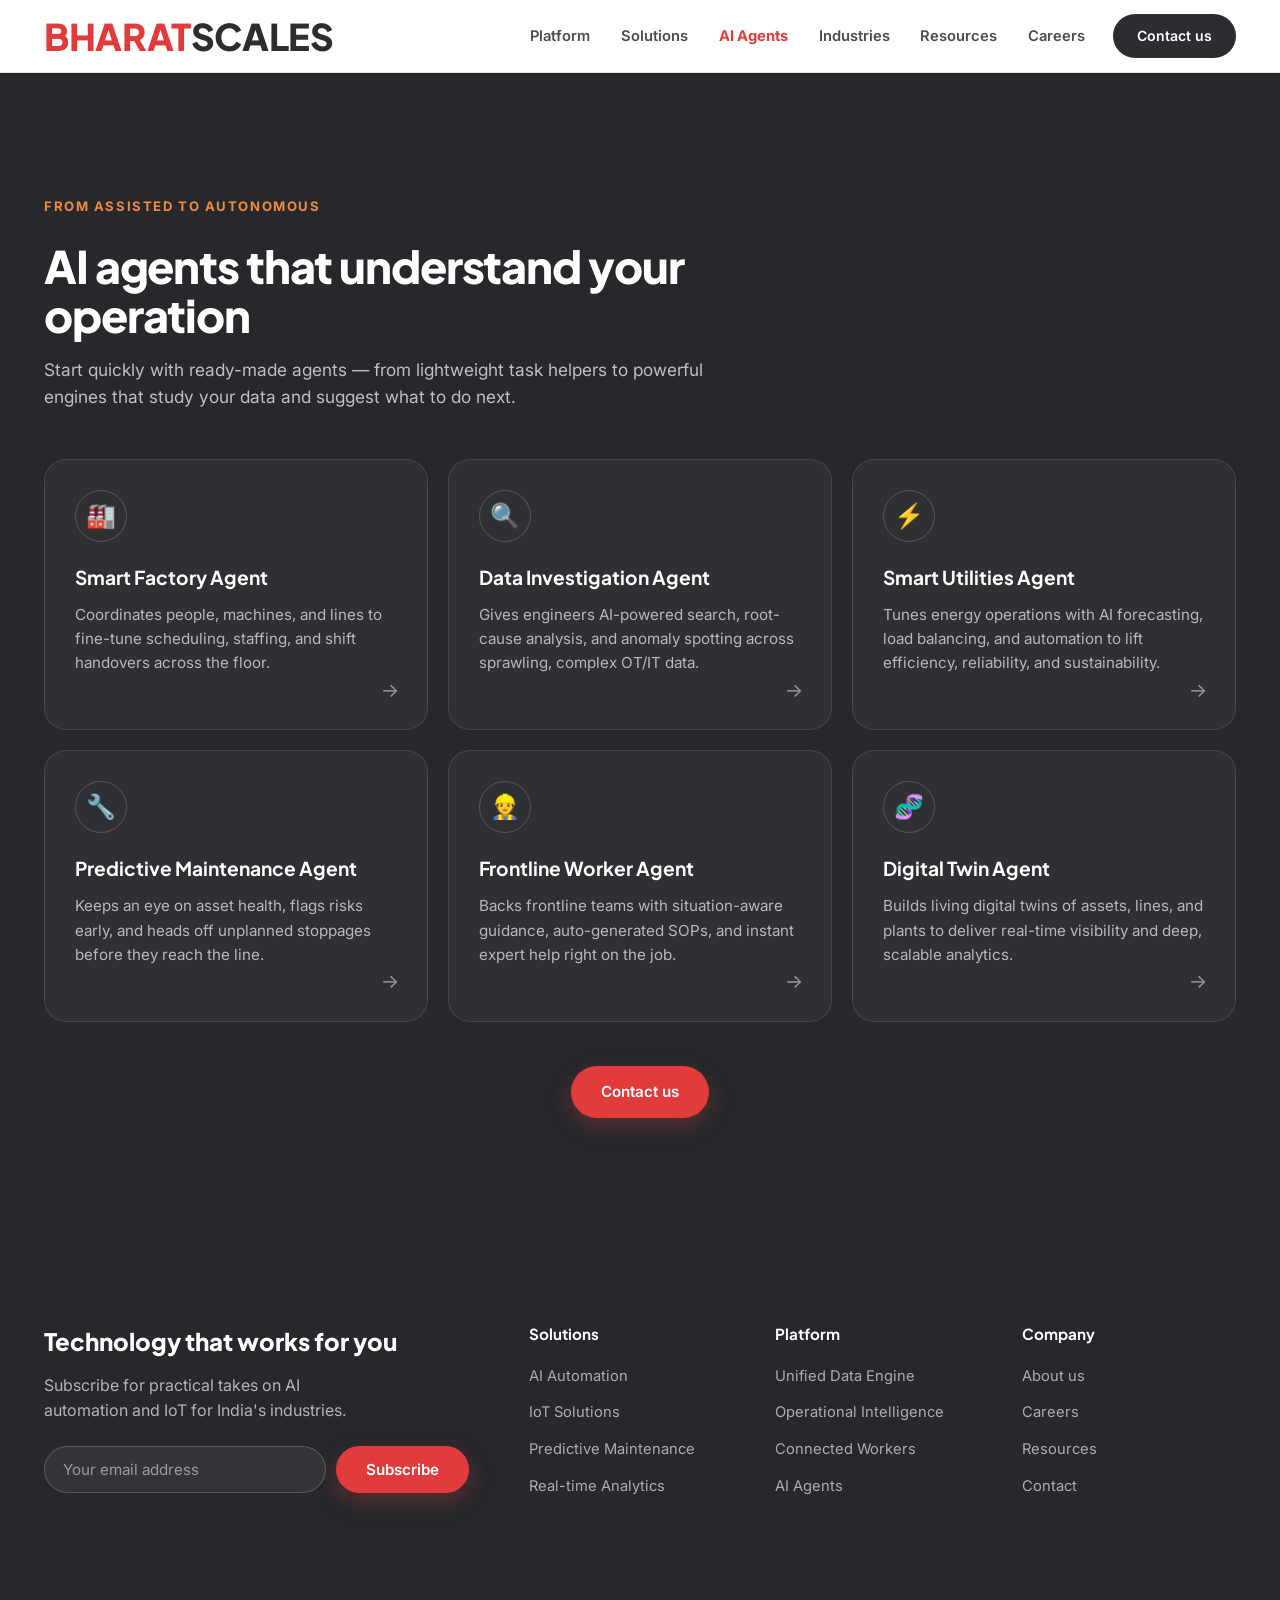
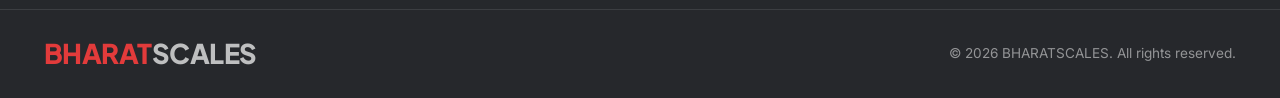
==== agents.html @ 03545d07 "init" ====
<!DOCTYPE html>
<html lang="en">
<head>
  <meta charset="UTF-8">
  <meta name="viewport" content="width=device-width, initial-scale=1.0">
  <meta name="description" content="BHARATSCALES AI agents — from assisted to autonomous agents that understand your operation.">
  <title>AI Agents | BHARATSCALES</title>
  <link rel="preconnect" href="https://fonts.googleapis.com">
  <link rel="preconnect" href="https://fonts.gstatic.com" crossorigin>
  <link href="https://fonts.googleapis.com/css2?family=Inter:wght@400;500;600;700&family=Plus+Jakarta+Sans:wght@500;600;700;800&display=swap" rel="stylesheet">
  <link rel="stylesheet" href="styles.css">
</head>
<body>
  <nav class="navbar scrolled" id="navbar">
    <div class="container nav-container">
      <a href="index.html#home" class="header-brand">
        <span class="header-brand-primary">
          <span class="brand-word brand-word--blue">BHARAT</span><span class="brand-word brand-word--grey">SCALES</span>
        </span>
      </a>
      <button class="nav-toggle" id="navToggle" aria-label="Toggle navigation">
        <span></span>
        <span></span>
        <span></span>
      </button>
      <div class="nav-menu" id="navMenu">
        <ul class="nav-links" id="navLinks">
          <li><a href="platform.html">Platform</a></li>
          <li><a href="solutions.html">Solutions</a></li>
          <li><a href="agents.html" class="active">AI Agents</a></li>
          <li><a href="industries.html">Industries</a></li>
          <li><a href="resources.html">Resources</a></li>
          <li><a href="index.html#careers">Careers</a></li>
        </ul>
        <a href="index.html#contact" class="nav-enquiry-btn">Contact us</a>
      </div>
    </div>
  </nav>

  <main>
    <!-- AI Agents -->
    <section class="agents" id="agents">
      <div class="container">
        <div class="agents-head">
          <span class="trust-eyebrow">From assisted to autonomous</span>
          <h2 class="agents-title">AI agents that understand your operation</h2>
          <p class="agents-sub">Start quickly with ready-made agents — from lightweight task helpers to powerful engines that study your data and suggest what to do next.</p>
        </div>
        <div class="agents-grid">
          <article class="agent-card">
            <div class="agent-icon">🏭</div>
            <h3>Smart Factory Agent</h3>
            <p>Coordinates people, machines, and lines to fine-tune scheduling, staffing, and shift handovers across the floor.</p>
            <span class="agent-arrow">→</span>
          </article>
          <article class="agent-card">
            <div class="agent-icon">🔍</div>
            <h3>Data Investigation Agent</h3>
            <p>Gives engineers AI-powered search, root-cause analysis, and anomaly spotting across sprawling, complex OT/IT data.</p>
            <span class="agent-arrow">→</span>
          </article>
          <article class="agent-card">
            <div class="agent-icon">⚡</div>
            <h3>Smart Utilities Agent</h3>
            <p>Tunes energy operations with AI forecasting, load balancing, and automation to lift efficiency, reliability, and sustainability.</p>
            <span class="agent-arrow">→</span>
          </article>
          <article class="agent-card">
            <div class="agent-icon">🔧</div>
            <h3>Predictive Maintenance Agent</h3>
            <p>Keeps an eye on asset health, flags risks early, and heads off unplanned stoppages before they reach the line.</p>
            <span class="agent-arrow">→</span>
          </article>
          <article class="agent-card">
            <div class="agent-icon">👷</div>
            <h3>Frontline Worker Agent</h3>
            <p>Backs frontline teams with situation-aware guidance, auto-generated SOPs, and instant expert help right on the job.</p>
            <span class="agent-arrow">→</span>
          </article>
          <article class="agent-card">
            <div class="agent-icon">🧬</div>
            <h3>Digital Twin Agent</h3>
            <p>Builds living digital twins of assets, lines, and plants to deliver real-time visibility and deep, scalable analytics.</p>
            <span class="agent-arrow">→</span>
          </article>
        </div>
        <div class="agents-cta">
          <a href="index.html#contact" class="btn btn-primary">Contact us</a>
        </div>
      </div>
    </section>
  </main>

  <footer class="footer">
    <div class="container footer-top">
      <div class="footer-subscribe">
        <h3>Technology that works for you</h3>
        <p>Subscribe for practical takes on AI automation and IoT for India's industries.</p>
        <form class="subscribe-form" id="subscribeForm">
          <input type="email" placeholder="Your email address" aria-label="Email address" required>
          <button type="submit" class="btn btn-primary">Subscribe</button>
        </form>
        <p class="subscribe-note" id="subscribeNote"></p>
      </div>
      <div class="footer-cols">
        <div class="footer-links">
          <h4>Solutions</h4>
          <ul>
            <li><a href="solutions.html">AI Automation</a></li>
            <li><a href="solutions.html">IoT Solutions</a></li>
            <li><a href="solutions.html">Predictive Maintenance</a></li>
            <li><a href="solutions.html">Real-time Analytics</a></li>
          </ul>
        </div>
        <div class="footer-links">
          <h4>Platform</h4>
          <ul>
            <li><a href="platform.html">Unified Data Engine</a></li>
            <li><a href="platform.html">Operational Intelligence</a></li>
            <li><a href="platform.html">Connected Workers</a></li>
            <li><a href="agents.html">AI Agents</a></li>
          </ul>
        </div>
        <div class="footer-links">
          <h4>Company</h4>
          <ul>
            <li><a href="index.html#home">About us</a></li>
            <li><a href="index.html#careers">Careers</a></li>
            <li><a href="resources.html">Resources</a></li>
            <li><a href="index.html#contact">Contact</a></li>
          </ul>
        </div>
      </div>
    </div>
    <div class="footer-bottom">
      <div class="container footer-bottom-inner">
        <a href="index.html#home" class="footer-brand">
          <span class="brand-word brand-word--blue">BHARAT</span><span class="brand-word brand-word--grey">SCALES</span>
        </a>
        <p>&copy; 2026 BHARATSCALES. All rights reserved.</p>
      </div>
    </div>
  </footer>

  <script src="script.js"></script>
</body>
</html>
---- styles.css ----
/* ============================================
   BHARATSCALES — SymphonyAI-inspired UI
   ============================================ */

:root {
  --color-primary: #e23b3b;
  --color-primary-dark: #c42d2d;
  --color-accent: #e23b3b;
  --color-saffron: #f08a3c;
  --color-green: #138808;

  --color-ink: #2b2d31;
  --color-ink-soft: #4a4d54;
  --color-muted: #82868f;
  --color-line: #eae6e1;

  --color-bg: #ffffff;
  --color-bg-soft: #faf8f5;
  --color-bg-tint: #fbeeed;
  --color-dark: #26282c;

  --font-body: 'Inter', -apple-system, BlinkMacSystemFont, sans-serif;
  --font-heading: 'Plus Jakarta Sans', 'Inter', sans-serif;

  --radius: 14px;
  --radius-lg: 22px;
  --radius-pill: 999px;
  --shadow-sm: 0 2px 10px rgba(13, 23, 50, 0.06);
  --shadow: 0 14px 40px rgba(13, 23, 50, 0.10);
  --transition: 0.3s cubic-bezier(0.4, 0, 0.2, 1);
}

*, *::before, *::after {
  box-sizing: border-box;
  margin: 0;
  padding: 0;
}

html {
  scroll-behavior: smooth;
}

body {
  font-family: var(--font-body);
  background: var(--color-bg);
  color: var(--color-ink);
  line-height: 1.6;
  overflow-x: hidden;
  -webkit-font-smoothing: antialiased;
}

.container {
  max-width: 1240px;
  margin: 0 auto;
  padding: 0 24px;
}

a { color: inherit; }

/* ---- Top announcement bar ---- */
.topbar {
  background: var(--color-dark);
  color: #fff;
  font-size: 0.85rem;
}

.topbar-inner {
  display: flex;
  align-items: center;
  gap: 14px;
  min-height: 44px;
  flex-wrap: wrap;
}

.topbar-tag {
  background: rgba(240, 138, 60, 0.18);
  color: var(--color-saffron);
  padding: 3px 10px;
  border-radius: var(--radius-pill);
  font-weight: 600;
  font-size: 0.72rem;
  letter-spacing: 0.04em;
  text-transform: uppercase;
}

.topbar-text { color: rgba(255, 255, 255, 0.8); }

.topbar-link {
  margin-left: auto;
  text-decoration: none;
  font-weight: 600;
  color: #fff;
  white-space: nowrap;
}

.topbar-link:hover { color: var(--color-saffron); }

/* ---- Navigation ---- */
.navbar {
  position: sticky;
  top: 0;
  z-index: 1000;
  background: rgba(255, 255, 255, 0.85);
  backdrop-filter: blur(14px);
  border-bottom: 1px solid var(--color-line);
  transition: var(--transition);
}

.navbar.scrolled {
  box-shadow: var(--shadow-sm);
}

.nav-container {
  display: flex;
  align-items: center;
  justify-content: space-between;
  gap: 24px;
  min-height: 72px;
}

.header-brand {
  display: flex;
  align-items: center;
  text-decoration: none;
  flex-shrink: 0;
}

.brand-logo {
  height: 46px;
  width: auto;
  display: block;
}

.brand-logo--footer {
  height: 52px;
  border-radius: 10px;
}

.header-brand-primary {
  display: flex;
  align-items: baseline;
  font-family: var(--font-heading);
  font-size: 2.3rem;
  font-weight: 800;
  letter-spacing: -0.01em;
  line-height: 1;
  white-space: nowrap;
}

.brand-word--blue { color: var(--color-primary); font-weight: 800; }
.brand-word--grey { color: var(--color-ink); font-weight: 800; }

.nav-menu {
  display: flex;
  align-items: center;
  gap: 28px;
  margin-left: auto;
}

.nav-links {
  display: flex;
  align-items: center;
  gap: clamp(18px, 2.4vw, 36px);
  list-style: none;
}

.nav-links a {
  color: var(--color-ink-soft);
  text-decoration: none;
  font-size: 0.92rem;
  font-weight: 600;
  white-space: nowrap;
  transition: color var(--transition);
}

.nav-links a:hover { color: var(--color-primary); }

.nav-enquiry-btn {
  display: inline-flex;
  align-items: center;
  justify-content: center;
  padding: 11px 24px;
  background: var(--color-ink);
  color: #fff;
  font-size: 0.88rem;
  font-weight: 600;
  text-decoration: none;
  border-radius: var(--radius-pill);
  flex-shrink: 0;
  transition: var(--transition);
}

.nav-enquiry-btn:hover {
  background: var(--color-primary);
  transform: translateY(-1px);
}

.nav-toggle {
  display: none;
  flex-direction: column;
  gap: 5px;
  background: none;
  border: none;
  cursor: pointer;
  padding: 4px;
  z-index: 1001;
}

.nav-toggle span {
  display: block;
  width: 24px;
  height: 2px;
  background: var(--color-ink);
  transition: var(--transition);
}

/* ---- Buttons ---- */
.btn {
  display: inline-flex;
  align-items: center;
  justify-content: center;
  padding: 14px 30px;
  border-radius: var(--radius-pill);
  font-size: 0.95rem;
  font-weight: 600;
  text-decoration: none;
  border: none;
  cursor: pointer;
  transition: var(--transition);
  font-family: var(--font-body);
}

.btn-primary {
  background: var(--color-primary);
  color: #fff;
  box-shadow: 0 8px 22px rgba(226, 59, 59, 0.28);
}

.btn-primary:hover {
  background: var(--color-primary-dark);
  transform: translateY(-2px);
}

.btn-ghost {
  background: transparent;
  color: var(--color-ink);
  border: 1px solid var(--color-line);
}

.btn-ghost:hover { border-color: var(--color-ink); }

.btn-light {
  background: #fff;
  color: var(--color-ink);
}

.btn-light:hover { transform: translateY(-2px); }

.btn-full { width: 100%; }

/* ---- Hero ---- */
.hero {
  position: relative;
  padding: clamp(80px, 12vw, 150px) 0 0;
  overflow: hidden;
  background: linear-gradient(180deg, var(--color-bg-tint) 0%, #fff 75%);
}

.hero-bg {
  position: absolute;
  inset: 0;
  z-index: 0;
  overflow: hidden;
}

.hero-grid {
  position: absolute;
  inset: 0;
  background-image:
    linear-gradient(rgba(13, 23, 50, 0.035) 1px, transparent 1px),
    linear-gradient(90deg, rgba(13, 23, 50, 0.035) 1px, transparent 1px);
  background-size: 64px 64px;
  mask-image: radial-gradient(ellipse at 50% 0%, black 10%, transparent 70%);
}

.hero-orb {
  position: absolute;
  border-radius: 50%;
  filter: blur(60px);
  opacity: 0.55;
}

.hero-orb--1 {
  top: -120px;
  right: -80px;
  width: 480px;
  height: 480px;
  background: radial-gradient(circle, rgba(226, 59, 59, 0.38), transparent 70%);
}

.hero-orb--2 {
  top: 40px;
  left: -120px;
  width: 420px;
  height: 420px;
  background: radial-gradient(circle, rgba(240, 138, 60, 0.40), transparent 70%);
}

.hero-content {
  position: relative;
  z-index: 1;
  text-align: center;
  max-width: 920px;
  padding-bottom: clamp(60px, 9vw, 110px);
}

.hero-eyebrow {
  display: inline-block;
  background: #fff;
  border: 1px solid var(--color-line);
  color: var(--color-primary);
  padding: 7px 18px;
  border-radius: var(--radius-pill);
  font-size: 0.82rem;
  font-weight: 600;
  margin-bottom: 28px;
  box-shadow: var(--shadow-sm);
  animation: fadeInUp 0.6s ease;
}

.hero-title {
  font-family: var(--font-heading);
  font-size: clamp(2.6rem, 7vw, 5rem);
  font-weight: 800;
  line-height: 1.04;
  letter-spacing: -0.035em;
  margin-bottom: 26px;
  animation: fadeInUp 0.6s ease 0.1s both;
}

.gradient-text {
  background: linear-gradient(110deg, var(--color-primary) 0%, var(--color-accent) 55%, var(--color-saffron) 100%);
  -webkit-background-clip: text;
  -webkit-text-fill-color: transparent;
  background-clip: text;
}

.hero-subtitle {
  font-size: clamp(1.05rem, 1.6vw, 1.25rem);
  color: var(--color-ink-soft);
  max-width: 640px;
  margin: 0 auto 36px;
  animation: fadeInUp 0.6s ease 0.2s both;
}

.hero-actions {
  display: flex;
  gap: 16px;
  justify-content: center;
  flex-wrap: wrap;
  animation: fadeInUp 0.6s ease 0.3s both;
}

/* ---- Hero marquee ---- */
.hero-marquee {
  position: relative;
  z-index: 1;
  border-top: 1px solid var(--color-line);
  border-bottom: 1px solid var(--color-line);
  background: rgba(255, 255, 255, 0.6);
  padding: 18px 0;
  overflow: hidden;
  -webkit-mask-image: linear-gradient(90deg, transparent, #000 12%, #000 88%, transparent);
  mask-image: linear-gradient(90deg, transparent, #000 12%, #000 88%, transparent);
}

.marquee-track {
  display: flex;
  align-items: center;
  gap: 32px;
  white-space: nowrap;
  width: max-content;
  animation: marquee 28s linear infinite;
  font-family: var(--font-heading);
  font-weight: 700;
  font-size: 1.1rem;
  color: var(--color-ink-soft);
}

.marquee-track span:nth-child(even) { color: var(--color-saffron); }

/* ---- Statement ---- */
.statement {
  padding: clamp(70px, 9vw, 120px) 0;
}

.statement-title {
  font-family: var(--font-heading);
  font-size: clamp(1.6rem, 3.6vw, 2.8rem);
  font-weight: 700;
  line-height: 1.25;
  letter-spacing: -0.02em;
  max-width: 980px;
}

.statement-title .muted { color: var(--color-muted); }

/* ---- Section common ---- */
.section-header {
  text-align: center;
  max-width: 680px;
  margin: 0 auto 56px;
}

.section-header--left {
  text-align: left;
  margin-left: 0;
}

.section-tag {
  display: inline-block;
  color: var(--color-accent);
  font-size: 0.8rem;
  font-weight: 700;
  text-transform: uppercase;
  letter-spacing: 0.12em;
  margin-bottom: 14px;
}

.section-title {
  font-family: var(--font-heading);
  font-size: clamp(1.9rem, 4vw, 2.8rem);
  font-weight: 800;
  letter-spacing: -0.025em;
  margin-bottom: 16px;
  line-height: 1.1;
}

.section-desc {
  color: var(--color-muted);
  font-size: 1.08rem;
}

/* ---- Industries (tabs) ---- */
.industries {
  padding: clamp(40px, 6vw, 70px) 0 clamp(80px, 10vw, 120px);
}

.tab-list {
  display: flex;
  justify-content: center;
  flex-wrap: wrap;
  gap: 10px;
  margin-bottom: 40px;
}

.tab-btn {
  padding: 12px 28px;
  border-radius: var(--radius-pill);
  border: 1px solid var(--color-line);
  background: #fff;
  color: var(--color-ink-soft);
  font-family: var(--font-body);
  font-size: 0.95rem;
  font-weight: 600;
  cursor: pointer;
  transition: var(--transition);
}

.tab-btn:hover { border-color: var(--color-ink); }

.tab-btn.active {
  background: var(--color-ink);
  color: #fff;
  border-color: var(--color-ink);
}

.tab-panel {
  display: none;
  animation: fadeIn 0.4s ease;
}

.tab-panel.active { display: block; }

.tab-grid {
  display: grid;
  grid-template-columns: 1.1fr 1fr;
  gap: clamp(32px, 5vw, 64px);
  align-items: center;
  background: var(--color-bg-soft);
  border: 1px solid var(--color-line);
  border-radius: var(--radius-lg);
  padding: clamp(32px, 5vw, 56px);
}

.tab-copy h3 {
  font-family: var(--font-heading);
  font-size: clamp(1.4rem, 2.6vw, 2rem);
  font-weight: 800;
  letter-spacing: -0.02em;
  margin-bottom: 18px;
  line-height: 1.2;
}

.tab-copy p {
  color: var(--color-ink-soft);
  font-size: 1.05rem;
  margin-bottom: 24px;
}

.link-arrow {
  font-weight: 700;
  color: var(--color-primary);
  text-decoration: none;
  transition: var(--transition);
}

.link-arrow:hover { color: var(--color-primary-dark); }

.tab-stats {
  display: flex;
  flex-direction: column;
  gap: 8px;
}

.metric {
  padding: 22px 26px;
  background: #fff;
  border: 1px solid var(--color-line);
  border-radius: var(--radius);
  box-shadow: var(--shadow-sm);
}

.metric-num {
  display: block;
  font-family: var(--font-heading);
  font-size: clamp(2.2rem, 4vw, 3rem);
  font-weight: 800;
  line-height: 1;
  letter-spacing: -0.03em;
  background: linear-gradient(110deg, var(--color-primary), var(--color-saffron));
  -webkit-background-clip: text;
  -webkit-text-fill-color: transparent;
  background-clip: text;
}

.metric-label {
  display: block;
  margin-top: 8px;
  color: var(--color-muted);
  font-size: 0.95rem;
  font-weight: 500;
}

/* ---- Capabilities list (tabs) ---- */
.tab-caps {
  background: #fff;
  border: 1px solid var(--color-line);
  border-radius: var(--radius);
  padding: 28px 30px;
  box-shadow: var(--shadow-sm);
}

.tab-caps h4 {
  font-family: var(--font-heading);
  font-size: 0.8rem;
  font-weight: 700;
  text-transform: uppercase;
  letter-spacing: 0.1em;
  color: var(--color-accent);
  margin-bottom: 16px;
}

.cap-list {
  list-style: none;
  display: flex;
  flex-direction: column;
  gap: 12px;
}

.cap-list li {
  position: relative;
  padding-left: 28px;
  color: var(--color-ink-soft);
  font-size: 0.98rem;
  line-height: 1.5;
}

.cap-list li::before {
  content: "";
  position: absolute;
  left: 0;
  top: 7px;
  width: 16px;
  height: 16px;
  border-radius: 50%;
  background: var(--color-primary);
  -webkit-mask: url("data:image/svg+xml,%3Csvg xmlns='http://www.w3.org/2000/svg' viewBox='0 0 24 24'%3E%3Cpath fill='white' d='M9 16.17 4.83 12l-1.42 1.41L9 19 21 7l-1.41-1.41z'/%3E%3C/svg%3E") center / 12px no-repeat;
  mask: url("data:image/svg+xml,%3Csvg xmlns='http://www.w3.org/2000/svg' viewBox='0 0 24 24'%3E%3Cpath fill='white' d='M9 16.17 4.83 12l-1.42 1.41L9 19 21 7l-1.41-1.41z'/%3E%3C/svg%3E") center / 12px no-repeat;
}

/* ---- Results band ---- */
.results {
  padding: clamp(70px, 9vw, 110px) 0;
  background: var(--color-bg-soft);
}

.results-grid {
  display: grid;
  grid-template-columns: repeat(4, 1fr);
  gap: 20px;
}

.result {
  background: #fff;
  border: 1px solid var(--color-line);
  border-radius: var(--radius-lg);
  padding: 36px 28px;
  text-align: center;
  box-shadow: var(--shadow-sm);
}

.result-num {
  display: block;
  font-family: var(--font-heading);
  font-size: clamp(2.4rem, 4.5vw, 3.4rem);
  font-weight: 800;
  line-height: 1;
  letter-spacing: -0.03em;
  background: linear-gradient(110deg, var(--color-primary), var(--color-saffron));
  -webkit-background-clip: text;
  -webkit-text-fill-color: transparent;
  background-clip: text;
}

.result-label {
  display: block;
  margin-top: 12px;
  color: var(--color-muted);
  font-size: 0.95rem;
  font-weight: 500;
}

/* ---- AI Agents (dark) ---- */
.agents {
  padding: clamp(80px, 10vw, 120px) 0;
  background: var(--color-dark);
  color: #fff;
}

.agents-head {
  max-width: 720px;
  margin-bottom: 48px;
}

.agents-title {
  font-family: var(--font-heading);
  font-size: clamp(1.9rem, 4vw, 2.8rem);
  font-weight: 800;
  letter-spacing: -0.025em;
  line-height: 1.1;
  margin: 6px 0 16px;
}

.agents-sub {
  color: rgba(255, 255, 255, 0.7);
  font-size: 1.08rem;
}

.agents-grid {
  display: grid;
  grid-template-columns: repeat(auto-fit, minmax(300px, 1fr));
  gap: 20px;
}

.agent-card {
  position: relative;
  background: rgba(255, 255, 255, 0.04);
  border: 1px solid rgba(255, 255, 255, 0.1);
  border-radius: var(--radius-lg);
  padding: 30px 30px 54px;
  transition: var(--transition);
}

.agent-card:hover {
  transform: translateY(-4px);
  background: rgba(255, 255, 255, 0.07);
  border-color: rgba(226, 59, 59, 0.5);
}

.agent-icon {
  display: flex;
  align-items: center;
  justify-content: center;
  width: 52px;
  height: 52px;
  border-radius: 50%;
  border: 1px solid rgba(255, 255, 255, 0.18);
  font-size: 1.5rem;
  margin-bottom: 20px;
}

.agent-card h3 {
  font-family: var(--font-heading);
  font-size: 1.2rem;
  font-weight: 700;
  margin-bottom: 10px;
}

.agent-card p {
  color: rgba(255, 255, 255, 0.66);
  font-size: 0.95rem;
  line-height: 1.6;
}

.agent-arrow {
  position: absolute;
  right: 28px;
  bottom: 24px;
  font-size: 1.2rem;
  color: rgba(255, 255, 255, 0.5);
  transition: var(--transition);
}

.agent-card:hover .agent-arrow {
  color: var(--color-primary);
  transform: translateX(4px);
}

.agents-cta {
  margin-top: 44px;
  text-align: center;
}

/* ---- Industries served strip ---- */
.industries-served {
  padding: clamp(80px, 10vw, 120px) 0;
}

.strip-grid {
  display: grid;
  grid-template-columns: repeat(auto-fit, minmax(160px, 1fr));
  gap: 16px;
}

.strip-item {
  display: flex;
  flex-direction: column;
  align-items: center;
  gap: 12px;
  text-align: center;
  padding: 28px 16px;
  background: var(--color-bg-soft);
  border: 1px solid var(--color-line);
  border-radius: var(--radius);
  font-weight: 600;
  font-size: 0.92rem;
  color: var(--color-ink);
  transition: var(--transition);
}

.strip-item:hover {
  transform: translateY(-3px);
  border-color: rgba(226, 59, 59, 0.35);
  box-shadow: var(--shadow-sm);
}

.strip-icon { font-size: 1.9rem; }

/* ---- Solutions ---- */
.solutions {
  padding: clamp(80px, 10vw, 120px) 0;
  background: var(--color-bg-soft);
}

.solutions-grid {
  display: grid;
  grid-template-columns: repeat(auto-fit, minmax(320px, 1fr));
  gap: 22px;
}

.solution-card {
  background: #fff;
  border: 1px solid var(--color-line);
  border-radius: var(--radius-lg);
  padding: 34px;
  transition: var(--transition);
}

.solution-card:hover {
  transform: translateY(-4px);
  box-shadow: var(--shadow);
  border-color: rgba(226, 59, 59, 0.3);
}

.solution-icon {
  font-size: 2.4rem;
  margin-bottom: 18px;
}

.solution-card h3 {
  font-family: var(--font-heading);
  font-size: 1.2rem;
  font-weight: 700;
  margin-bottom: 10px;
}

.solution-card p {
  color: var(--color-muted);
  font-size: 0.96rem;
  line-height: 1.65;
}

/* ---- Trust band ---- */
.trust {
  padding: clamp(80px, 10vw, 130px) 0;
  background: var(--color-dark);
  color: #fff;
}

.trust-inner {
  max-width: 880px;
  text-align: center;
}

.trust-eyebrow {
  display: inline-block;
  color: var(--color-saffron);
  font-size: 0.82rem;
  font-weight: 700;
  text-transform: uppercase;
  letter-spacing: 0.12em;
  margin-bottom: 18px;
}

.trust-title {
  font-family: var(--font-heading);
  font-size: clamp(1.8rem, 3.8vw, 2.8rem);
  font-weight: 800;
  letter-spacing: -0.025em;
  line-height: 1.15;
  margin-bottom: 20px;
}

.trust-text {
  color: rgba(255, 255, 255, 0.72);
  font-size: 1.1rem;
  max-width: 680px;
  margin: 0 auto 44px;
}

.trust-stats {
  display: flex;
  justify-content: center;
  flex-wrap: wrap;
  gap: clamp(28px, 6vw, 72px);
  margin-bottom: 44px;
}

.trust-stat {
  display: flex;
  flex-direction: column;
  gap: 6px;
}

.trust-num {
  font-family: var(--font-heading);
  font-size: clamp(2.4rem, 5vw, 3.4rem);
  font-weight: 800;
  letter-spacing: -0.03em;
  line-height: 1;
}

.trust-label {
  color: rgba(255, 255, 255, 0.6);
  font-size: 0.92rem;
}

/* ---- Resources ---- */
.resources {
  padding: clamp(80px, 10vw, 120px) 0;
}

.resources-grid {
  display: grid;
  grid-template-columns: repeat(auto-fit, minmax(300px, 1fr));
  gap: 24px;
}

.resource-card {
  border: 1px solid var(--color-line);
  border-radius: var(--radius-lg);
  overflow: hidden;
  background: #fff;
  transition: var(--transition);
}

.resource-card:hover {
  transform: translateY(-4px);
  box-shadow: var(--shadow);
}

.resource-media {
  height: 200px;
  background-size: cover;
  background-position: center;
  background-repeat: no-repeat;
}

.resource-media--a { background-image: url("assets/resource-case-study.png"); }
.resource-media--b { background-image: url("assets/resource-white-paper.png"); }
.resource-media--c { background-image: url("assets/resource-data-sheet.png"); }

.resource-body {
  padding: 26px 28px 30px;
}

.resource-type {
  display: inline-block;
  font-size: 0.74rem;
  font-weight: 700;
  text-transform: uppercase;
  letter-spacing: 0.1em;
  color: var(--color-accent);
  margin-bottom: 12px;
}

.resource-body h3 {
  font-family: var(--font-heading);
  font-size: 1.18rem;
  font-weight: 700;
  line-height: 1.3;
  margin-bottom: 16px;
}

/* ---- Careers ---- */
.careers {
  padding: clamp(80px, 10vw, 120px) 0;
}

.careers-grid {
  display: grid;
  grid-template-columns: 1fr 1fr;
  gap: clamp(40px, 6vw, 72px);
  align-items: start;
}

.careers-intro p {
  color: var(--color-muted);
  margin-bottom: 24px;
  font-size: 1.05rem;
}

.careers-perks {
  list-style: none;
  display: flex;
  flex-direction: column;
  gap: 12px;
  margin-bottom: 32px;
}

.careers-perks li {
  display: flex;
  align-items: center;
  gap: 12px;
  color: var(--color-ink-soft);
  font-weight: 500;
}

.check {
  display: inline-flex;
  align-items: center;
  justify-content: center;
  width: 22px;
  height: 22px;
  flex-shrink: 0;
  border-radius: 50%;
  background: rgba(19, 136, 8, 0.12);
  color: var(--color-green);
  font-size: 0.7rem;
  font-weight: 700;
}

.careers-list {
  display: flex;
  flex-direction: column;
  gap: 12px;
}

.job-card {
  display: flex;
  align-items: center;
  justify-content: space-between;
  gap: 16px;
  padding: 22px 26px;
  background: var(--color-bg-soft);
  border: 1px solid var(--color-line);
  border-radius: var(--radius);
  text-decoration: none;
  color: inherit;
  transition: var(--transition);
}

.job-card:hover {
  transform: translateX(4px);
  border-color: rgba(226, 59, 59, 0.4);
  box-shadow: var(--shadow-sm);
}

.job-info h3 {
  font-family: var(--font-heading);
  font-size: 1.12rem;
  font-weight: 700;
  margin-bottom: 4px;
}

.job-meta {
  color: var(--color-muted);
  font-size: 0.9rem;
}

.job-arrow {
  font-size: 1.25rem;
  color: var(--color-primary);
  flex-shrink: 0;
  transition: var(--transition);
}

.job-card:hover .job-arrow {
  transform: translateX(4px);
}

.careers-note {
  margin-top: 8px;
  color: var(--color-muted);
  font-size: 0.95rem;
}

.careers-note a {
  color: var(--color-primary);
  font-weight: 600;
  text-decoration: none;
}

/* ---- Contact ---- */
.contact {
  padding: clamp(80px, 10vw, 120px) 0;
  background: var(--color-bg-soft);
}

.contact-container {
  display: grid;
  grid-template-columns: 1fr 1fr;
  gap: 60px;
  align-items: start;
}

.contact-info p {
  color: var(--color-muted);
  margin-bottom: 32px;
}

.contact-details {
  display: flex;
  flex-direction: column;
  gap: 22px;
}

.contact-item {
  display: flex;
  align-items: flex-start;
  gap: 16px;
}

.contact-icon { font-size: 1.4rem; }

.contact-item strong { display: block; margin-bottom: 2px; }

.contact-item p { color: var(--color-muted); margin: 0; }

.contact-form {
  background: #fff;
  border: 1px solid var(--color-line);
  border-radius: var(--radius-lg);
  padding: 38px;
  box-shadow: var(--shadow-sm);
}

.form-group { margin-bottom: 18px; }

.form-group label {
  display: block;
  font-size: 0.84rem;
  font-weight: 600;
  margin-bottom: 7px;
  color: var(--color-ink-soft);
}

.form-group input,
.form-group select,
.form-group textarea {
  width: 100%;
  padding: 12px 16px;
  background: #fff;
  border: 1px solid var(--color-line);
  border-radius: 10px;
  color: var(--color-ink);
  font-family: var(--font-body);
  font-size: 0.95rem;
  transition: var(--transition);
}

.form-group input:focus,
.form-group select:focus,
.form-group textarea:focus {
  outline: none;
  border-color: var(--color-primary);
  box-shadow: 0 0 0 3px rgba(226, 59, 59, 0.14);
}

.form-group textarea { resize: vertical; min-height: 100px; }

.phone-input {
  display: flex;
  gap: 8px;
}

.phone-input select {
  width: auto;
  flex: 0 0 auto;
}

.phone-input input {
  flex: 1 1 auto;
}

.form-note {
  text-align: center;
  margin-top: 12px;
  font-size: 0.9rem;
  min-height: 22px;
}

.form-note.success { color: var(--color-green); }
.form-note.error { color: var(--color-primary); }

/* job-card is a button: reset native styles */
button.job-card {
  width: 100%;
  font: inherit;
  text-align: left;
  cursor: pointer;
}

/* ---- Active nav link ---- */
.nav-links a.active {
  color: var(--color-primary);
  font-weight: 700;
}

/* ---- Sub-page CTA band ---- */
.page-cta {
  background: var(--color-bg-soft);
  border-top: 1px solid var(--color-line);
  padding: clamp(56px, 8vw, 84px) 0;
  text-align: center;
}

.page-cta h2 {
  font-family: var(--font-heading);
  font-size: clamp(1.5rem, 3.5vw, 2.1rem);
  font-weight: 800;
  margin-bottom: 12px;
}

.page-cta p {
  color: var(--color-ink-soft);
  max-width: 560px;
  margin: 0 auto 26px;
  font-size: 1.05rem;
}

/* ---- Job detail page ---- */
.job-page-hero {
  background: var(--color-bg-soft);
  border-bottom: 3px solid var(--color-saffron);
  padding: clamp(78px, 9vw, 96px) 0 clamp(18px, 2.5vw, 26px);
}

.job-back {
  display: inline-block;
  margin-bottom: 14px;
  color: var(--color-ink-soft);
  text-decoration: none;
  font-size: 0.9rem;
  font-weight: 600;
  transition: var(--transition);
}

.job-back:hover { color: var(--color-primary); }

.job-page-hero-row {
  display: flex;
  align-items: center;
  justify-content: space-between;
  gap: 24px;
  flex-wrap: wrap;
}

.job-page-title {
  font-family: var(--font-heading);
  font-size: clamp(1.7rem, 4vw, 2.5rem);
  font-weight: 800;
  line-height: 1.15;
  margin-bottom: 8px;
}

.job-page-location {
  color: var(--color-ink-soft);
  font-weight: 600;
  font-size: 1.05rem;
}

.job-page-actions .btn { padding: 12px 30px; }

/* Sticky tabs */
.job-page-tabs {
  position: sticky;
  top: 0;
  z-index: 50;
  background: #fff;
  border-bottom: 1px solid var(--color-line);
  box-shadow: var(--shadow-sm);
}

.job-page-tabs-inner {
  display: flex;
  gap: 8px;
  overflow-x: auto;
}

.job-tab {
  position: relative;
  padding: 18px 18px;
  white-space: nowrap;
  color: var(--color-ink-soft);
  text-decoration: none;
  font-weight: 600;
  font-size: 0.95rem;
  border-bottom: 3px solid transparent;
  transition: var(--transition);
}

.job-tab:hover { color: var(--color-primary); }

.job-tab.active {
  color: var(--color-primary);
  border-bottom-color: var(--color-primary);
}

/* Body */
.job-page-body { padding: clamp(36px, 6vw, 60px) 0 clamp(56px, 8vw, 90px); }

.job-page-grid {
  display: grid;
  grid-template-columns: 1fr 340px;
  gap: 48px;
  align-items: start;
}

.job-meta-list {
  list-style: none;
  margin: 0 0 30px;
  padding: 22px 24px;
  background: var(--color-bg-soft);
  border: 1px solid var(--color-line);
  border-radius: var(--radius);
  display: grid;
  gap: 8px;
  font-size: 0.95rem;
  color: var(--color-ink-soft);
}

.job-meta-list strong { color: var(--color-ink); }

.job-section { margin-bottom: 36px; scroll-margin-top: 90px; }

.job-section h2 {
  font-family: var(--font-heading);
  font-size: 1.35rem;
  font-weight: 700;
  margin-bottom: 14px;
}

.job-intro {
  font-size: 1.05rem;
  line-height: 1.7;
  color: var(--color-ink-soft);
}

.job-bullets {
  list-style: none;
  display: grid;
  gap: 12px;
}

.job-bullets li {
  position: relative;
  padding-left: 30px;
  color: var(--color-ink-soft);
  line-height: 1.6;
}

.job-bullets li::before {
  content: "\2713";
  position: absolute;
  left: 0;
  top: 1px;
  width: 20px;
  height: 20px;
  display: flex;
  align-items: center;
  justify-content: center;
  font-size: 0.7rem;
  font-weight: 700;
  color: var(--color-primary);
  background: var(--color-bg-tint);
  border-radius: 50%;
}

.job-apply-cta { margin-top: 32px; max-width: 360px; }

/* Aside apply card */
.job-page-aside {
  position: sticky;
  top: 96px;
}

.job-apply-card {
  background: #fff;
  border: 1px solid var(--color-line);
  border-radius: var(--radius-lg);
  padding: 28px;
  box-shadow: var(--shadow-sm);
}

.job-apply-card h3 {
  font-family: var(--font-heading);
  font-size: 1.2rem;
  font-weight: 700;
  margin-bottom: 18px;
}

.job-apply-summary {
  list-style: none;
  display: grid;
  gap: 12px;
  margin-bottom: 22px;
}

.job-apply-summary li {
  display: flex;
  align-items: center;
  gap: 10px;
  color: var(--color-ink-soft);
  font-size: 0.95rem;
}

.job-apply-note {
  margin-top: 12px;
  text-align: center;
  font-size: 0.85rem;
  color: var(--color-muted);
}

@media (max-width: 900px) {
  .job-page-grid { grid-template-columns: 1fr; }
  .job-page-aside { position: static; order: -1; }
}

/* ---- Application modal ---- */
.modal {
  position: fixed;
  inset: 0;
  z-index: 1000;
  display: none;
  align-items: center;
  justify-content: center;
  padding: 24px;
}

.modal.open { display: flex; }

.modal-overlay {
  position: absolute;
  inset: 0;
  background: rgba(20, 22, 28, 0.55);
  backdrop-filter: blur(3px);
  animation: modalFade 0.25s ease;
}

.modal-dialog {
  position: relative;
  width: 100%;
  max-width: 540px;
  max-height: 90vh;
  overflow-y: auto;
  background: #fff;
  border-radius: var(--radius-lg);
  padding: clamp(26px, 4vw, 40px);
  box-shadow: var(--shadow);
  animation: modalRise 0.3s cubic-bezier(0.4, 0, 0.2, 1);
}

.modal-close {
  position: absolute;
  top: 16px;
  right: 18px;
  width: 38px;
  height: 38px;
  border: none;
  background: var(--color-bg-soft);
  border-radius: 50%;
  font-size: 1.5rem;
  line-height: 1;
  color: var(--color-ink-soft);
  cursor: pointer;
  transition: var(--transition);
}

.modal-close:hover {
  background: var(--color-bg-tint);
  color: var(--color-primary);
}

.modal-head { margin-bottom: 22px; }

.modal-title {
  font-family: var(--font-heading);
  font-size: 1.5rem;
  font-weight: 700;
  margin: 10px 0 6px;
}

.modal-sub {
  color: var(--color-muted);
  font-size: 0.95rem;
}

.form-row {
  display: grid;
  grid-template-columns: 1fr 1fr;
  gap: 16px;
}

.optional {
  color: var(--color-muted);
  font-weight: 400;
  font-size: 0.78rem;
}

.file-drop {
  display: flex;
  align-items: center;
  gap: 12px;
  padding: 16px;
  background: var(--color-bg-soft);
  border: 1.5px dashed var(--color-line);
  border-radius: 10px;
  cursor: pointer;
  transition: var(--transition);
}

.file-drop:hover {
  border-color: var(--color-primary);
  background: var(--color-bg-tint);
}

.file-drop.has-file {
  border-style: solid;
  border-color: var(--color-green);
}

.file-icon { font-size: 1.4rem; }

.file-text {
  font-size: 0.9rem;
  color: var(--color-ink-soft);
  word-break: break-word;
}

@keyframes modalFade {
  from { opacity: 0; }
  to { opacity: 1; }
}

@keyframes modalRise {
  from { opacity: 0; transform: translateY(18px); }
  to { opacity: 1; transform: translateY(0); }
}

@media (max-width: 520px) {
  .form-row { grid-template-columns: 1fr; }
}

/* ---- Footer ---- */
.footer {
  background: var(--color-dark);
  color: #fff;
}

.footer-top {
  display: grid;
  grid-template-columns: 1.2fr 2fr;
  gap: 60px;
  padding: clamp(56px, 8vw, 84px) 24px clamp(40px, 6vw, 64px);
}

.footer-subscribe h3 {
  font-family: var(--font-heading);
  font-size: 1.5rem;
  font-weight: 800;
  margin-bottom: 12px;
}

.footer-subscribe p {
  color: rgba(255, 255, 255, 0.65);
  margin-bottom: 22px;
  max-width: 340px;
}

.subscribe-form {
  display: flex;
  gap: 10px;
  flex-wrap: wrap;
}

.subscribe-form input {
  flex: 1;
  min-width: 200px;
  padding: 13px 18px;
  border-radius: var(--radius-pill);
  border: 1px solid rgba(255, 255, 255, 0.18);
  background: rgba(255, 255, 255, 0.06);
  color: #fff;
  font-family: var(--font-body);
  font-size: 0.95rem;
}

.subscribe-form input::placeholder { color: rgba(255, 255, 255, 0.5); }

.subscribe-form input:focus {
  outline: none;
  border-color: var(--color-primary);
}

.subscribe-note {
  margin-top: 12px;
  font-size: 0.88rem;
  min-height: 18px;
  color: var(--color-saffron);
}

.footer-cols {
  display: grid;
  grid-template-columns: repeat(3, 1fr);
  gap: 32px;
}

.footer-links h4 {
  font-family: var(--font-heading);
  font-size: 0.95rem;
  margin-bottom: 16px;
}

.footer-links ul { list-style: none; }

.footer-links li { margin-bottom: 11px; }

.footer-links a {
  color: rgba(255, 255, 255, 0.62);
  text-decoration: none;
  font-size: 0.92rem;
  transition: var(--transition);
}

.footer-links a:hover { color: #fff; }

.footer-bottom {
  border-top: 1px solid rgba(255, 255, 255, 0.1);
  padding: 22px 0;
}

.footer-bottom-inner {
  display: flex;
  align-items: center;
  justify-content: space-between;
  gap: 16px;
  flex-wrap: wrap;
}

.footer-brand {
  display: flex;
  align-items: baseline;
  font-family: var(--font-heading);
  font-size: 1.7rem;
  font-weight: 800;
  text-decoration: none;
  white-space: nowrap;
  letter-spacing: -0.02em;
}

.footer-bottom .brand-word--grey { color: rgba(255, 255, 255, 0.7); }

.footer-bottom p {
  color: rgba(255, 255, 255, 0.5);
  font-size: 0.85rem;
}

/* ---- Animations ---- */
@keyframes fadeInUp {
  from { opacity: 0; transform: translateY(24px); }
  to { opacity: 1; transform: translateY(0); }
}

@keyframes fadeIn {
  from { opacity: 0; }
  to { opacity: 1; }
}

@keyframes marquee {
  from { transform: translateX(0); }
  to { transform: translateX(-50%); }
}

.fade-in {
  opacity: 0;
  transform: translateY(30px);
  transition: opacity 0.6s ease, transform 0.6s ease;
}

.fade-in.visible {
  opacity: 1;
  transform: translateY(0);
}

/* ---- Responsive ---- */
@media (max-width: 992px) {
  .nav-toggle { display: flex; }

  .nav-menu {
    position: fixed;
    top: 0;
    right: -100%;
    width: min(320px, 88vw);
    height: 100vh;
    background: #fff;
    flex-direction: column;
    align-items: stretch;
    padding: 96px 28px 32px;
    gap: 24px;
    margin-left: 0;
    transition: right var(--transition);
    box-shadow: -8px 0 32px rgba(13, 23, 50, 0.12);
  }

  .nav-menu.active { right: 0; }

  .nav-links {
    flex-direction: column;
    align-items: flex-start;
    gap: 20px;
  }

  .nav-links a { font-size: 1.05rem; }

  .nav-enquiry-btn { width: 100%; }

  .tab-grid { grid-template-columns: 1fr; }

  .results-grid { grid-template-columns: repeat(2, 1fr); }

  .footer-top { grid-template-columns: 1fr; gap: 44px; }
}

@media (max-width: 768px) {
  .topbar-text { display: none; }

  .header-brand-primary { font-size: 1.9rem; }

  .contact-container { grid-template-columns: 1fr; gap: 40px; }

  .careers-grid { grid-template-columns: 1fr; gap: 36px; }

  .footer-cols { grid-template-columns: 1fr 1fr; }

  .hero-actions { flex-direction: column; width: 100%; }

  .hero-actions .btn { width: 100%; }
}

@media (max-width: 480px) {
  .footer-cols { grid-template-columns: 1fr; }

  .results-grid { grid-template-columns: 1fr; }
}
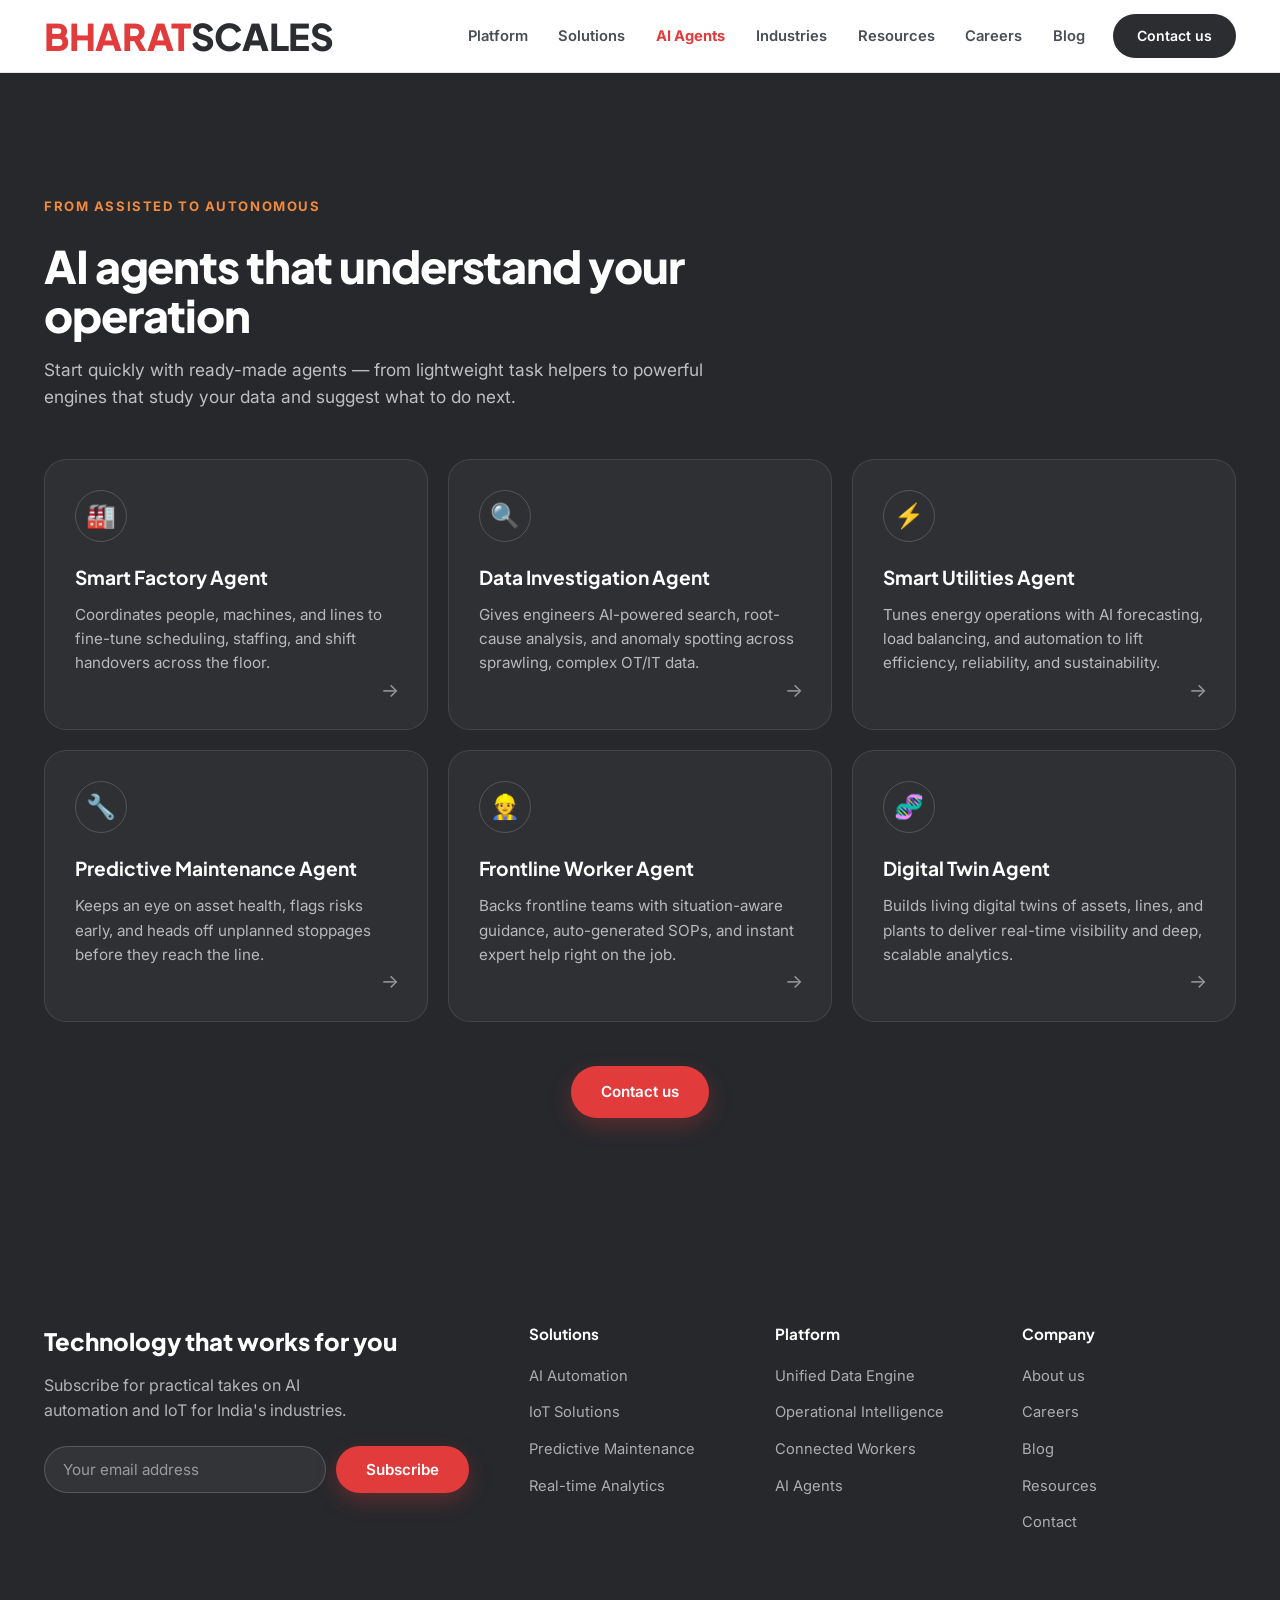
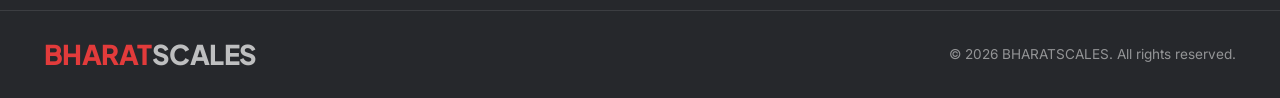
==== commit 5a51598a: "blog" ====
--- a/agents.html
+++ b/agents.html
@@ -8,6 +8,8 @@
   <link rel="preconnect" href="https://fonts.googleapis.com">
   <link rel="preconnect" href="https://fonts.gstatic.com" crossorigin>
   <link href="https://fonts.googleapis.com/css2?family=Inter:wght@400;500;600;700&family=Plus+Jakarta+Sans:wght@500;600;700;800&display=swap" rel="stylesheet">
+  <link rel="icon" type="image/png" href="favicon.png">
+  <link rel="apple-touch-icon" href="favicon.png">
   <link rel="stylesheet" href="styles.css">
 </head>
 <body>
@@ -31,6 +33,7 @@
           <li><a href="industries.html">Industries</a></li>
           <li><a href="resources.html">Resources</a></li>
           <li><a href="index.html#careers">Careers</a></li>
+          <li><a href="blogs.html">Blog</a></li>
         </ul>
         <a href="index.html#contact" class="nav-enquiry-btn">Contact us</a>
       </div>
@@ -126,6 +129,7 @@
           <ul>
             <li><a href="index.html#home">About us</a></li>
             <li><a href="index.html#careers">Careers</a></li>
+          <li><a href="blogs.html">Blog</a></li>
             <li><a href="resources.html">Resources</a></li>
             <li><a href="index.html#contact">Contact</a></li>
           </ul>
--- a/styles.css
+++ b/styles.css
@@ -641,6 +641,128 @@
   font-weight: 500;
 }
 
+.results-footnote {
+  text-align: center;
+  margin-top: 36px;
+}
+
+/* ---- SEO content sections (homepage) ---- */
+.seo-content {
+  padding: clamp(80px, 10vw, 120px) 0;
+}
+
+.seo-content-grid {
+  display: grid;
+  grid-template-columns: repeat(auto-fit, minmax(320px, 1fr));
+  gap: 24px;
+}
+
+.seo-block {
+  background: #fff;
+  border: 1px solid var(--color-line);
+  border-radius: var(--radius-lg);
+  padding: clamp(28px, 4vw, 36px);
+  box-shadow: var(--shadow-sm);
+}
+
+.seo-block-title {
+  font-family: var(--font-heading);
+  font-size: clamp(1.15rem, 2.4vw, 1.45rem);
+  font-weight: 800;
+  letter-spacing: -0.02em;
+  line-height: 1.25;
+  margin-bottom: 14px;
+}
+
+.seo-block p {
+  color: var(--color-ink-soft);
+  font-size: 1rem;
+  line-height: 1.65;
+  margin-bottom: 16px;
+}
+
+.seo-block-list {
+  list-style: none;
+  margin: 0 0 20px;
+  padding: 0;
+}
+
+.seo-block-list li {
+  position: relative;
+  padding-left: 24px;
+  margin-bottom: 10px;
+  color: var(--color-ink-soft);
+  font-size: 0.98rem;
+  line-height: 1.5;
+}
+
+.seo-block-list li::before {
+  content: "";
+  position: absolute;
+  left: 0;
+  top: 8px;
+  width: 8px;
+  height: 8px;
+  border-radius: 50%;
+  background: var(--color-primary);
+}
+
+.page-cta--compact {
+  padding: clamp(48px, 7vw, 72px) 0;
+}
+
+.page-cta-actions {
+  display: flex;
+  flex-wrap: wrap;
+  gap: 14px;
+  justify-content: center;
+}
+
+/* ---- FAQ (homepage + blog) ---- */
+.faq {
+  padding: clamp(80px, 10vw, 120px) 0;
+  background: var(--color-bg-soft);
+}
+
+.faq-list {
+  max-width: 820px;
+  margin: 0 auto;
+}
+
+.faq-item {
+  background: #fff;
+  border: 1px solid var(--color-line);
+  border-radius: var(--radius);
+  padding: 24px 28px;
+  margin-bottom: 14px;
+}
+
+.faq-item dt {
+  font-family: var(--font-heading);
+  font-size: 1.05rem;
+  font-weight: 700;
+  line-height: 1.35;
+  margin-bottom: 10px;
+  color: var(--color-ink);
+}
+
+.faq-item dd {
+  margin: 0;
+  color: var(--color-ink-soft);
+  font-size: 1rem;
+  line-height: 1.65;
+}
+
+.faq-item dd a {
+  color: var(--color-primary);
+  font-weight: 600;
+  text-decoration: none;
+}
+
+.faq-item dd a:hover {
+  text-decoration: underline;
+}
+
 /* ---- AI Agents (dark) ---- */
 .agents {
   padding: clamp(80px, 10vw, 120px) 0;
@@ -767,6 +889,339 @@
 
 .strip-icon { font-size: 1.9rem; }
 
+/* ---- Platform: Industrial Intelligence Framework diagram ---- */
+.iif {
+  margin: 40px 0 24px;
+  background: #fff;
+  border: 1px solid var(--color-line);
+  border-radius: var(--radius-lg);
+  box-shadow: var(--shadow-sm);
+  padding: clamp(22px, 3vw, 38px);
+}
+
+.iif-head {
+  text-align: center;
+  margin-bottom: 30px;
+}
+
+.iif-title {
+  font-family: var(--font-heading);
+  font-size: clamp(1.2rem, 2.4vw, 1.7rem);
+  font-weight: 800;
+  letter-spacing: -0.02em;
+  line-height: 1.2;
+}
+
+.iif-sub {
+  color: var(--color-muted);
+  font-size: 0.95rem;
+  margin-top: 2px;
+}
+
+.iif-board {
+  display: grid;
+  grid-template-columns: minmax(150px, 0.9fr) auto minmax(240px, 1.5fr) auto minmax(140px, 0.8fr);
+  align-items: center;
+  gap: 10px;
+}
+
+.iif-board > *,
+.iif-center,
+.iif-node { min-width: 0; }
+
+/* Input groups */
+.iif-inputs {
+  display: flex;
+  flex-direction: column;
+  gap: 16px;
+}
+
+.iif-group {
+  background: var(--color-bg-soft);
+  border: 1px solid var(--color-line);
+  border-radius: var(--radius);
+  padding: 14px;
+  display: flex;
+  flex-direction: column;
+  gap: 8px;
+}
+
+.iif-group-head {
+  display: flex;
+  align-items: center;
+  gap: 8px;
+  font-family: var(--font-heading);
+  font-weight: 700;
+  font-size: 0.82rem;
+  color: var(--color-ink);
+  margin-bottom: 2px;
+}
+
+.iif-group-head svg {
+  width: 18px;
+  height: 18px;
+  color: var(--color-primary);
+  flex-shrink: 0;
+}
+
+.iif-chip {
+  font-size: 0.8rem;
+  color: var(--color-ink-soft);
+  background: #fff;
+  border: 1px solid var(--color-line);
+  border-radius: 8px;
+  padding: 6px 10px;
+}
+
+/* Connector rails */
+.iif-rail {
+  display: flex;
+  align-items: center;
+  justify-content: center;
+  color: var(--color-primary);
+  opacity: 0.55;
+}
+
+.iif-arrow {
+  width: 26px;
+  height: 26px;
+}
+
+.iif-rail--down {
+  margin: 6px 0;
+}
+
+/* Center pipeline */
+.iif-center {
+  display: flex;
+  flex-direction: column;
+}
+
+.iif-nodes {
+  display: grid;
+  grid-template-columns: 1fr 1fr;
+  gap: 14px;
+}
+
+.iif-node {
+  background: #fff;
+  border: 1px solid var(--color-line);
+  border-radius: var(--radius);
+  padding: 18px 14px;
+  text-align: center;
+  display: flex;
+  flex-direction: column;
+  align-items: center;
+  gap: 8px;
+  box-shadow: var(--shadow-sm);
+  transition: var(--transition);
+}
+
+.iif-node:hover {
+  transform: translateY(-3px);
+  border-color: rgba(226, 59, 59, 0.35);
+}
+
+.iif-node svg {
+  width: 26px;
+  height: 26px;
+  color: var(--color-primary);
+}
+
+.iif-node span {
+  font-family: var(--font-heading);
+  font-weight: 700;
+  font-size: 0.86rem;
+  color: var(--color-ink);
+  line-height: 1.25;
+}
+
+.iif-node--ai {
+  background: linear-gradient(150deg, var(--color-primary), var(--color-primary-dark));
+  border-color: transparent;
+  box-shadow: 0 12px 30px rgba(226, 59, 59, 0.28);
+}
+
+.iif-node--ai svg,
+.iif-node--ai span { color: #fff; }
+
+.iif-node--ai small {
+  color: rgba(255, 255, 255, 0.82);
+  font-size: 0.72rem;
+}
+
+.iif-node--sm {
+  padding: 14px 10px;
+}
+
+.iif-node--sm svg { width: 22px; height: 22px; }
+.iif-node--sm span { font-size: 0.8rem; }
+
+.iif-outputs {
+  display: grid;
+  grid-template-columns: repeat(3, 1fr);
+  gap: 12px;
+}
+
+/* Output channels */
+.iif-channels {
+  display: flex;
+  flex-direction: column;
+  gap: 14px;
+}
+
+/* Footer pills */
+.iif-foot {
+  display: flex;
+  flex-wrap: wrap;
+  justify-content: center;
+  gap: 10px 28px;
+  margin-top: 30px;
+  padding-top: 22px;
+  border-top: 1px solid var(--color-line);
+}
+
+.iif-foot span {
+  position: relative;
+  font-family: var(--font-heading);
+  font-weight: 700;
+  font-size: 0.85rem;
+  color: var(--color-ink-soft);
+}
+
+.iif-foot span:not(:last-child)::after {
+  content: "•";
+  position: absolute;
+  right: -16px;
+  color: var(--color-primary);
+}
+
+@media (max-width: 860px) {
+  .iif-board {
+    grid-template-columns: 1fr;
+    gap: 4px;
+  }
+  .iif-rail { transform: rotate(90deg); margin: 2px 0; }
+  .iif-rail--down { transform: none; }
+  .iif-nodes { grid-template-columns: 1fr 1fr; }
+  .iif-channels {
+    flex-direction: row;
+    flex-wrap: wrap;
+  }
+  .iif-channels .iif-node--sm { flex: 1 1 140px; }
+}
+
+@media (max-width: 560px) {
+  .iif-nodes { grid-template-columns: 1fr; }
+  .iif-outputs { grid-template-columns: 1fr; }
+  .iif-channels { flex-direction: column; }
+}
+
+/* ---- Platform: how it works ---- */
+.platform-steps {
+  padding: clamp(64px, 8vw, 100px) 0;
+  background: var(--color-bg-soft);
+}
+
+.steps-grid {
+  display: grid;
+  grid-template-columns: repeat(auto-fit, minmax(220px, 1fr));
+  gap: 22px;
+}
+
+.step-card {
+  background: #fff;
+  border: 1px solid var(--color-line);
+  border-radius: var(--radius-lg);
+  padding: 30px;
+  transition: var(--transition);
+}
+
+.step-card:hover {
+  transform: translateY(-4px);
+  box-shadow: var(--shadow);
+  border-color: rgba(226, 59, 59, 0.3);
+}
+
+.step-num {
+  display: inline-block;
+  font-family: var(--font-heading);
+  font-size: 1.6rem;
+  font-weight: 800;
+  color: var(--color-primary);
+  margin-bottom: 14px;
+}
+
+.step-card h3 {
+  font-family: var(--font-heading);
+  font-size: 1.2rem;
+  font-weight: 700;
+  margin-bottom: 10px;
+}
+
+.step-card p {
+  color: var(--color-muted);
+  font-size: 0.96rem;
+  line-height: 1.65;
+}
+
+/* ---- Platform: architecture layers ---- */
+.platform-layers {
+  padding: clamp(64px, 8vw, 100px) 0;
+}
+
+.layers-stack {
+  display: flex;
+  flex-direction: column;
+  gap: 14px;
+  max-width: 980px;
+  margin: 0 auto;
+}
+
+.layer-row {
+  display: grid;
+  grid-template-columns: 200px 1fr;
+  align-items: center;
+  gap: 24px;
+  background: var(--color-bg-soft);
+  border: 1px solid var(--color-line);
+  border-left: 4px solid var(--color-primary);
+  border-radius: var(--radius);
+  padding: 22px 26px;
+  transition: var(--transition);
+}
+
+.layer-row:hover {
+  transform: translateX(4px);
+  box-shadow: var(--shadow-sm);
+}
+
+.layer-label {
+  font-family: var(--font-heading);
+  font-size: 1.05rem;
+  font-weight: 700;
+  color: var(--color-ink);
+}
+
+.layer-body {
+  color: var(--color-muted);
+  font-size: 0.98rem;
+  line-height: 1.6;
+}
+
+/* ---- Platform: benefits ---- */
+.platform-benefits {
+  padding: clamp(64px, 8vw, 100px) 0;
+  background: var(--color-bg-soft);
+}
+
+@media (max-width: 640px) {
+  .layer-row {
+    grid-template-columns: 1fr;
+    gap: 8px;
+  }
+}
+
 /* ---- Solutions ---- */
 .solutions {
   padding: clamp(80px, 10vw, 120px) 0;
@@ -910,9 +1365,31 @@
 .resource-media--a { background-image: url("assets/resource-case-study.png"); }
 .resource-media--b { background-image: url("assets/resource-white-paper.png"); }
 .resource-media--c { background-image: url("assets/resource-data-sheet.png"); }
+.resource-media--d { background-image: url("assets/resource-data-sheet.png"); }
 
 .resource-body {
   padding: 26px 28px 30px;
+}
+
+.blog-card-excerpt {
+  margin: 10px 0 12px;
+  color: var(--color-muted);
+  font-size: 0.92rem;
+  line-height: 1.55;
+}
+
+.blog-card-meta {
+  margin: 0 0 16px;
+  color: var(--color-muted);
+  font-size: 0.82rem;
+}
+
+.section-desc {
+  max-width: 640px;
+  margin-top: 12px;
+  color: var(--color-muted);
+  font-size: 1.02rem;
+  line-height: 1.6;
 }
 
 .resource-type {
@@ -1178,6 +1655,276 @@
   max-width: 560px;
   margin: 0 auto 26px;
   font-size: 1.05rem;
+}
+
+/* ---- Blog / resource detail page ---- */
+.blog-page {
+  padding-top: clamp(90px, 11vw, 120px);
+}
+
+.blog-container {
+  max-width: 820px;
+}
+
+.blog-back {
+  display: inline-block;
+  margin-bottom: 22px;
+  color: var(--color-ink-soft);
+  text-decoration: none;
+  font-weight: 600;
+  font-size: 0.95rem;
+  transition: var(--transition);
+}
+
+.blog-back:hover { color: var(--color-primary); }
+
+.blog-type {
+  display: inline-block;
+  font-size: 0.74rem;
+  font-weight: 700;
+  text-transform: uppercase;
+  letter-spacing: 0.1em;
+  color: var(--color-accent);
+  margin-bottom: 14px;
+}
+
+.blog-title {
+  font-family: var(--font-heading);
+  font-size: clamp(1.9rem, 4.5vw, 3rem);
+  font-weight: 800;
+  line-height: 1.15;
+  letter-spacing: -0.01em;
+  margin-bottom: 18px;
+}
+
+.blog-excerpt {
+  font-size: clamp(1.05rem, 2vw, 1.25rem);
+  color: var(--color-ink-soft);
+  line-height: 1.55;
+  margin-bottom: 20px;
+}
+
+.blog-meta {
+  font-size: 0.9rem;
+  color: var(--color-muted);
+  font-weight: 500;
+  padding-bottom: 28px;
+  border-bottom: 1px solid var(--color-line);
+}
+
+.blog-hero {
+  margin: 30px 0 8px;
+  border-radius: var(--radius-lg);
+  overflow: hidden;
+  box-shadow: var(--shadow);
+}
+
+.blog-hero img {
+  display: block;
+  width: 100%;
+  height: clamp(240px, 42vw, 460px);
+  object-fit: cover;
+}
+
+.blog-body {
+  padding: 14px 0 clamp(50px, 7vw, 80px);
+}
+
+.blog-body h2 {
+  font-family: var(--font-heading);
+  font-size: clamp(1.35rem, 3vw, 1.7rem);
+  font-weight: 700;
+  line-height: 1.25;
+  margin: 38px 0 14px;
+}
+
+.blog-body p {
+  color: var(--color-ink-soft);
+  font-size: 1.08rem;
+  line-height: 1.75;
+  margin-bottom: 18px;
+}
+
+.blog-list {
+  list-style: none;
+  margin: 4px 0 22px;
+  padding: 0;
+}
+
+.blog-list li {
+  position: relative;
+  padding-left: 30px;
+  margin-bottom: 12px;
+  color: var(--color-ink-soft);
+  font-size: 1.05rem;
+  line-height: 1.6;
+}
+
+.blog-list li::before {
+  content: "";
+  position: absolute;
+  left: 4px;
+  top: 9px;
+  width: 9px;
+  height: 9px;
+  border-radius: 50%;
+  background: var(--color-primary);
+}
+
+.blog-quote {
+  margin: 30px 0;
+  padding: 24px 28px;
+  background: var(--color-bg-tint);
+  border-left: 4px solid var(--color-primary);
+  border-radius: 0 var(--radius) var(--radius) 0;
+}
+
+.blog-quote blockquote {
+  font-family: var(--font-heading);
+  font-size: clamp(1.15rem, 2.4vw, 1.4rem);
+  font-weight: 600;
+  line-height: 1.45;
+  color: var(--color-ink);
+}
+
+.blog-quote figcaption {
+  margin-top: 12px;
+  font-size: 0.9rem;
+  font-weight: 600;
+  color: var(--color-muted);
+}
+
+.blog-stats {
+  display: grid;
+  grid-template-columns: repeat(auto-fit, minmax(150px, 1fr));
+  gap: 18px;
+  margin: 30px 0;
+}
+
+.blog-stat {
+  background: var(--color-bg-soft);
+  border: 1px solid var(--color-line);
+  border-radius: var(--radius);
+  padding: 26px 22px;
+  text-align: center;
+}
+
+.blog-stat-num {
+  display: block;
+  font-family: var(--font-heading);
+  font-size: clamp(2rem, 5vw, 2.6rem);
+  font-weight: 800;
+  line-height: 1;
+  color: var(--color-primary);
+  margin-bottom: 8px;
+}
+
+.blog-stat-label {
+  display: block;
+  font-size: 0.92rem;
+  color: var(--color-ink-soft);
+  line-height: 1.4;
+}
+
+.blog-body h3 {
+  font-family: var(--font-heading);
+  font-size: clamp(1.1rem, 2.5vw, 1.35rem);
+  font-weight: 700;
+  line-height: 1.3;
+  margin: 28px 0 12px;
+  color: var(--color-ink);
+}
+
+.blog-callout {
+  margin: 26px 0;
+  padding: 20px 24px;
+  background: var(--color-bg-tint);
+  border: 1px solid var(--color-line);
+  border-radius: var(--radius);
+}
+
+.blog-callout strong {
+  display: block;
+  font-family: var(--font-heading);
+  font-size: 0.85rem;
+  font-weight: 700;
+  text-transform: uppercase;
+  letter-spacing: 0.08em;
+  color: var(--color-accent);
+  margin-bottom: 8px;
+}
+
+.blog-callout p {
+  margin-bottom: 0;
+}
+
+.blog-link-wrap {
+  margin: 8px 0 22px;
+}
+
+.blog-inline-cta {
+  margin: 36px 0;
+  padding: clamp(28px, 4vw, 36px);
+  background: var(--color-bg-soft);
+  border: 1px solid var(--color-line);
+  border-radius: var(--radius-lg);
+  text-align: center;
+}
+
+.blog-inline-cta h3 {
+  margin-top: 0;
+  font-size: clamp(1.25rem, 3vw, 1.55rem);
+}
+
+.blog-inline-cta p {
+  max-width: 560px;
+  margin: 0 auto 20px;
+}
+
+.blog-inline-cta-actions {
+  display: flex;
+  flex-wrap: wrap;
+  gap: 12px;
+  justify-content: center;
+}
+
+.blog-ol {
+  list-style: none;
+  counter-reset: blog-step;
+  margin: 4px 0 22px;
+  padding: 0;
+}
+
+.blog-ol li {
+  position: relative;
+  padding-left: 42px;
+  margin-bottom: 14px;
+  color: var(--color-ink-soft);
+  font-size: 1.05rem;
+  line-height: 1.6;
+  counter-increment: blog-step;
+}
+
+.blog-ol li::before {
+  content: counter(blog-step);
+  position: absolute;
+  left: 0;
+  top: 0;
+  width: 28px;
+  height: 28px;
+  border-radius: 50%;
+  background: var(--color-primary);
+  color: #fff;
+  font-size: 0.85rem;
+  font-weight: 700;
+  display: flex;
+  align-items: center;
+  justify-content: center;
+}
+
+.blog-body .faq-list {
+  max-width: none;
+  margin: 24px 0 0;
 }
 
 /* ---- Job detail page ---- */
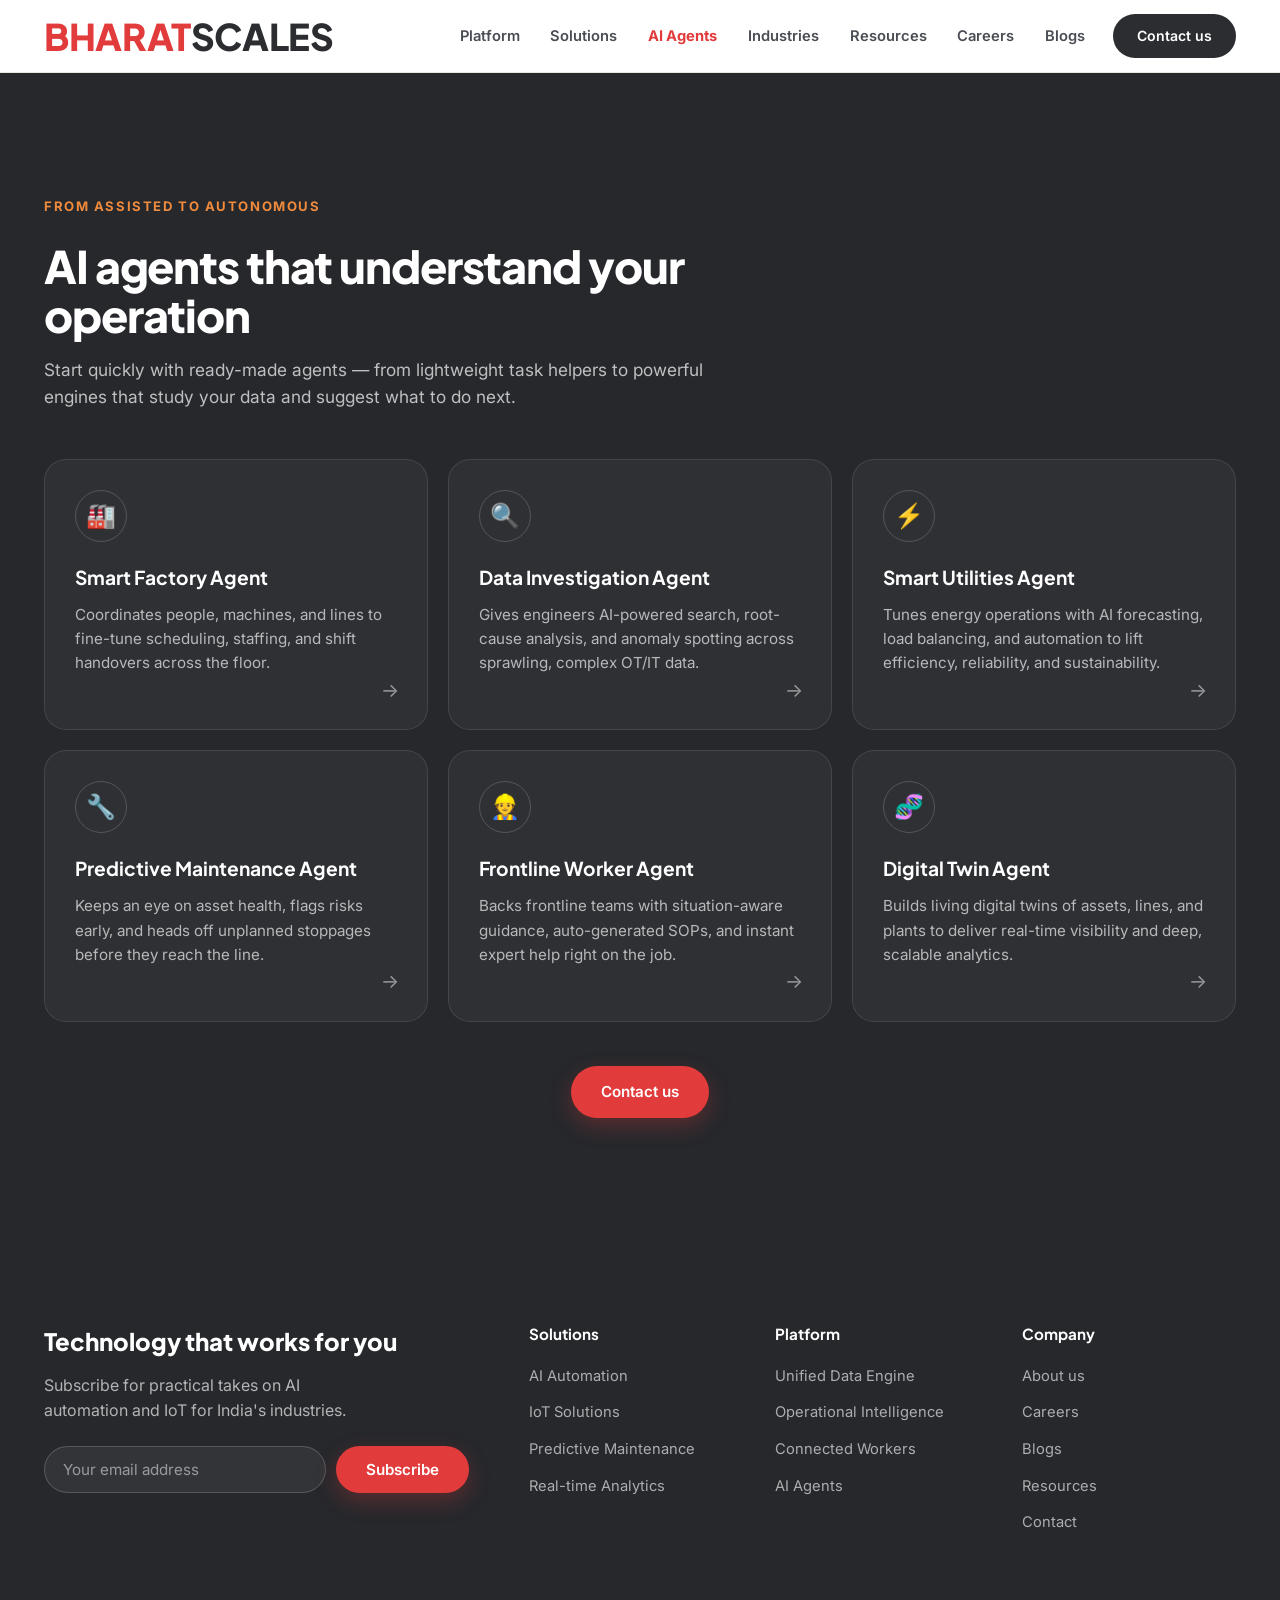
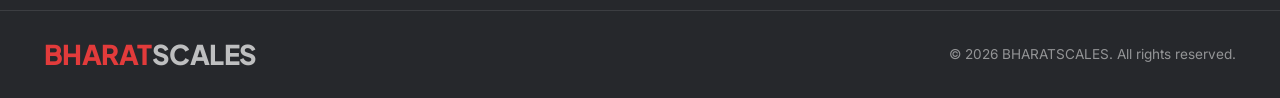
==== commit e2fd10da: "fixed header" ====
--- a/agents.html
+++ b/agents.html
@@ -33,7 +33,7 @@
           <li><a href="industries.html">Industries</a></li>
           <li><a href="resources.html">Resources</a></li>
           <li><a href="index.html#careers">Careers</a></li>
-          <li><a href="blogs.html">Blog</a></li>
+          <li><a href="blogs.html">Blogs</a></li>
         </ul>
         <a href="index.html#contact" class="nav-enquiry-btn">Contact us</a>
       </div>
@@ -129,7 +129,7 @@
           <ul>
             <li><a href="index.html#home">About us</a></li>
             <li><a href="index.html#careers">Careers</a></li>
-          <li><a href="blogs.html">Blog</a></li>
+          <li><a href="blogs.html">Blogs</a></li>
             <li><a href="resources.html">Resources</a></li>
             <li><a href="index.html#contact">Contact</a></li>
           </ul>
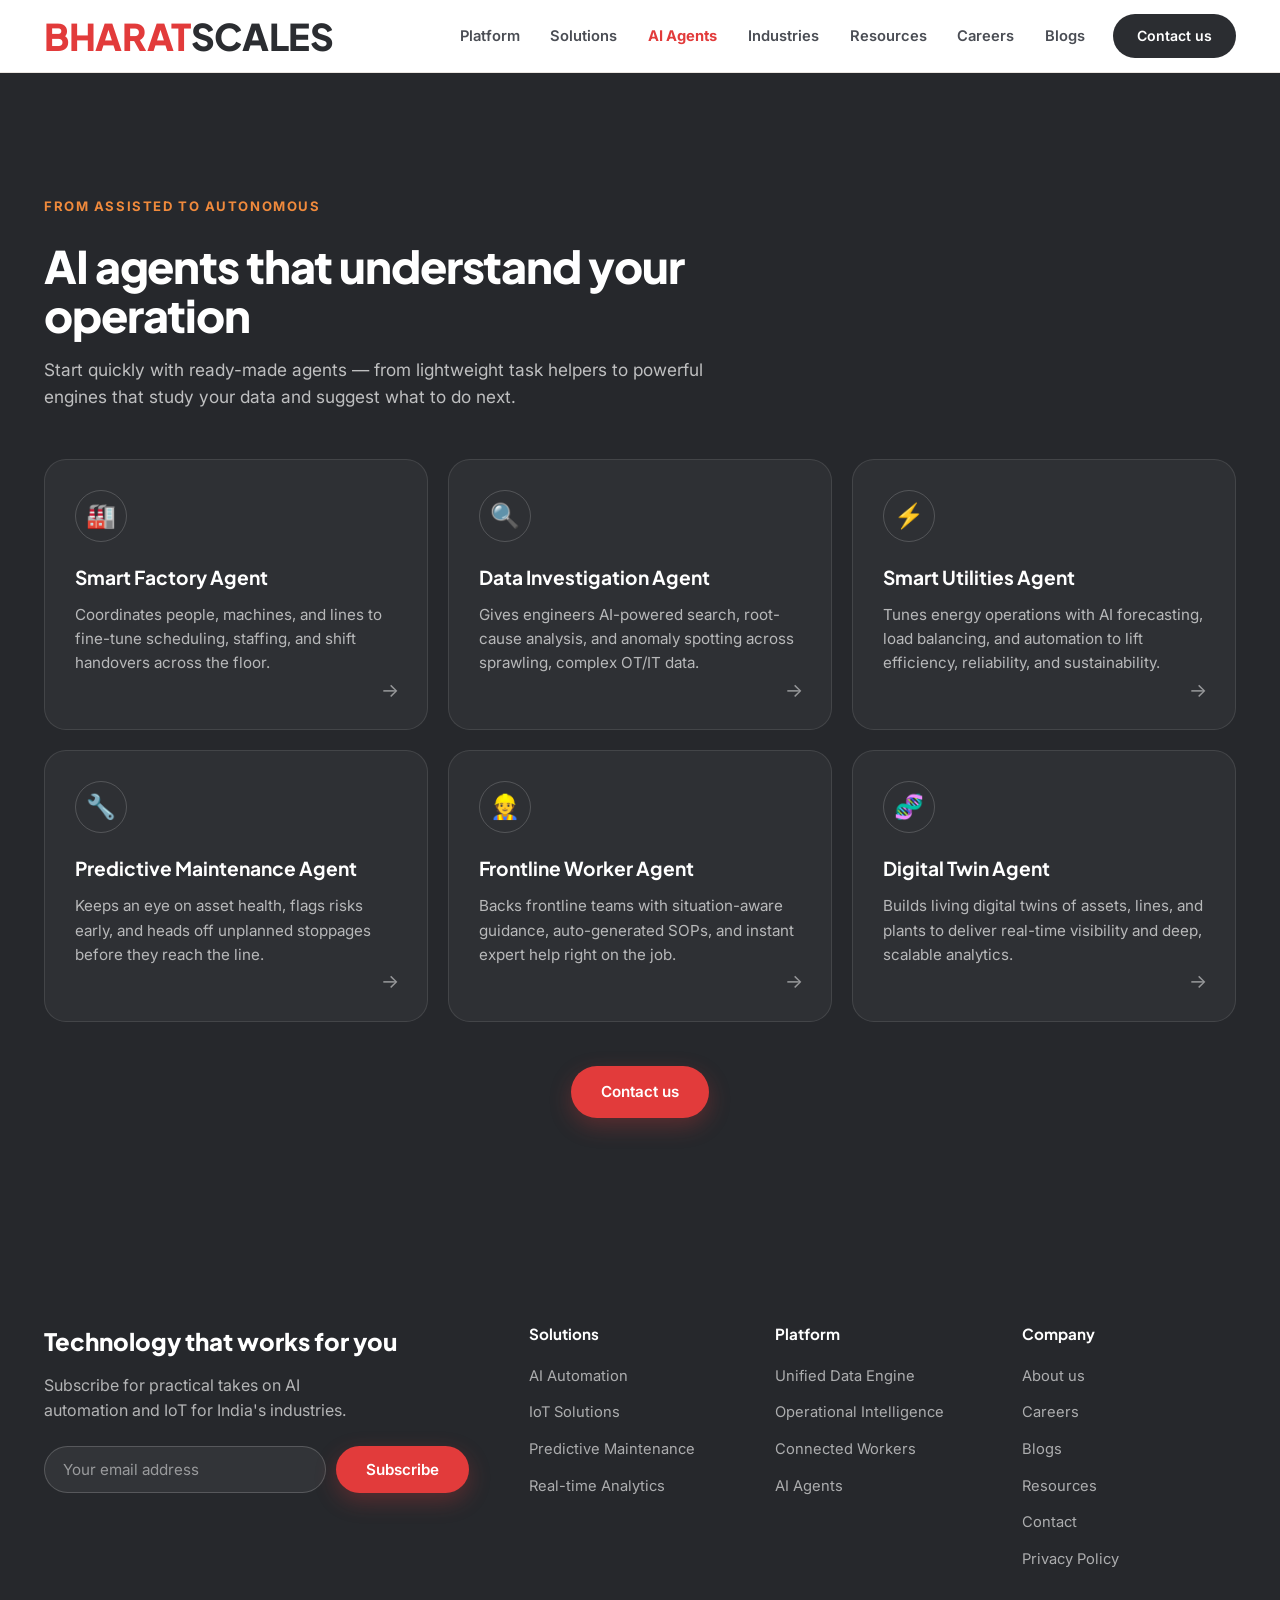
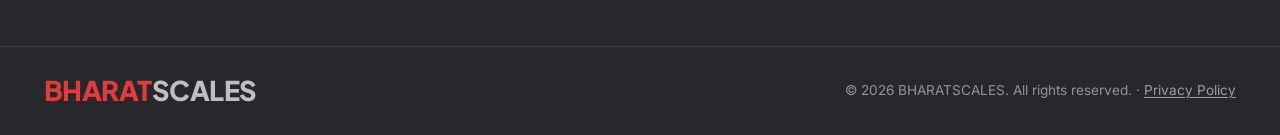
==== commit 4954ea75: "pp" ====
--- a/agents.html
+++ b/agents.html
@@ -132,6 +132,7 @@
           <li><a href="blogs.html">Blogs</a></li>
             <li><a href="resources.html">Resources</a></li>
             <li><a href="index.html#contact">Contact</a></li>
+            <li><a href="privacy-policy.html">Privacy Policy</a></li>
           </ul>
         </div>
       </div>
@@ -141,7 +142,7 @@
         <a href="index.html#home" class="footer-brand">
           <span class="brand-word brand-word--blue">BHARAT</span><span class="brand-word brand-word--grey">SCALES</span>
         </a>
-        <p>&copy; 2026 BHARATSCALES. All rights reserved.</p>
+        <p>&copy; 2026 BHARATSCALES. All rights reserved. · <a href="privacy-policy.html" class="footer-legal-link">Privacy Policy</a></p>
       </div>
     </div>
   </footer>
--- a/styles.css
+++ b/styles.css
@@ -439,6 +439,82 @@
 .section-desc {
   color: var(--color-muted);
   font-size: 1.08rem;
+}
+
+/* ---- BS One platform CTA ---- */
+.bsone-cta {
+  display: inline-flex;
+  align-items: center;
+  justify-content: space-between;
+  gap: 28px;
+  margin-top: 32px;
+  padding: 16px 18px 16px 22px;
+  max-width: 520px;
+  width: 100%;
+  text-decoration: none;
+  color: inherit;
+  border: 1px solid rgba(226, 59, 59, 0.18);
+  border-radius: var(--radius);
+  background:
+    linear-gradient(135deg, rgba(251, 238, 237, 0.95) 0%, #fff 55%),
+    #fff;
+  box-shadow: 0 10px 28px rgba(226, 59, 59, 0.08);
+  transition: var(--transition);
+}
+
+.bsone-cta:hover {
+  border-color: rgba(226, 59, 59, 0.35);
+  transform: translateY(-2px);
+  box-shadow: 0 14px 34px rgba(226, 59, 59, 0.14);
+}
+
+.bsone-cta-copy {
+  display: flex;
+  flex-direction: column;
+  align-items: flex-start;
+  gap: 2px;
+  text-align: left;
+}
+
+.bsone-cta-eyebrow {
+  font-size: 0.85rem;
+  font-weight: 700;
+  letter-spacing: 0.1em;
+  text-transform: uppercase;
+  color: var(--color-accent);
+}
+
+.bsone-cta-action {
+  flex-shrink: 0;
+  display: inline-flex;
+  align-items: center;
+  justify-content: center;
+  padding: 12px 18px;
+  border-radius: var(--radius-pill);
+  background: var(--color-primary);
+  color: #fff;
+  font-size: 0.9rem;
+  font-weight: 600;
+  white-space: nowrap;
+  box-shadow: 0 8px 20px rgba(226, 59, 59, 0.28);
+  transition: var(--transition);
+}
+
+.bsone-cta:hover .bsone-cta-action {
+  background: var(--color-primary-dark);
+}
+
+@media (max-width: 560px) {
+  .bsone-cta {
+    flex-direction: column;
+    align-items: stretch;
+    gap: 14px;
+    padding: 18px;
+  }
+
+  .bsone-cta-action {
+    width: 100%;
+  }
 }
 
 /* ---- Industries (tabs) ---- */
@@ -2362,6 +2438,26 @@
 .footer-bottom p {
   color: rgba(255, 255, 255, 0.5);
   font-size: 0.85rem;
+}
+
+.footer-legal-link {
+  color: rgba(255, 255, 255, 0.55);
+  text-decoration: underline;
+  text-underline-offset: 2px;
+}
+
+.footer-legal-link:hover {
+  color: #fff;
+}
+
+.legal-page .blog-body a {
+  color: var(--color-primary);
+  text-decoration: underline;
+  text-underline-offset: 2px;
+}
+
+.legal-page .blog-body h3 {
+  margin-top: 1.25rem;
 }
 
 /* ---- Animations ---- */
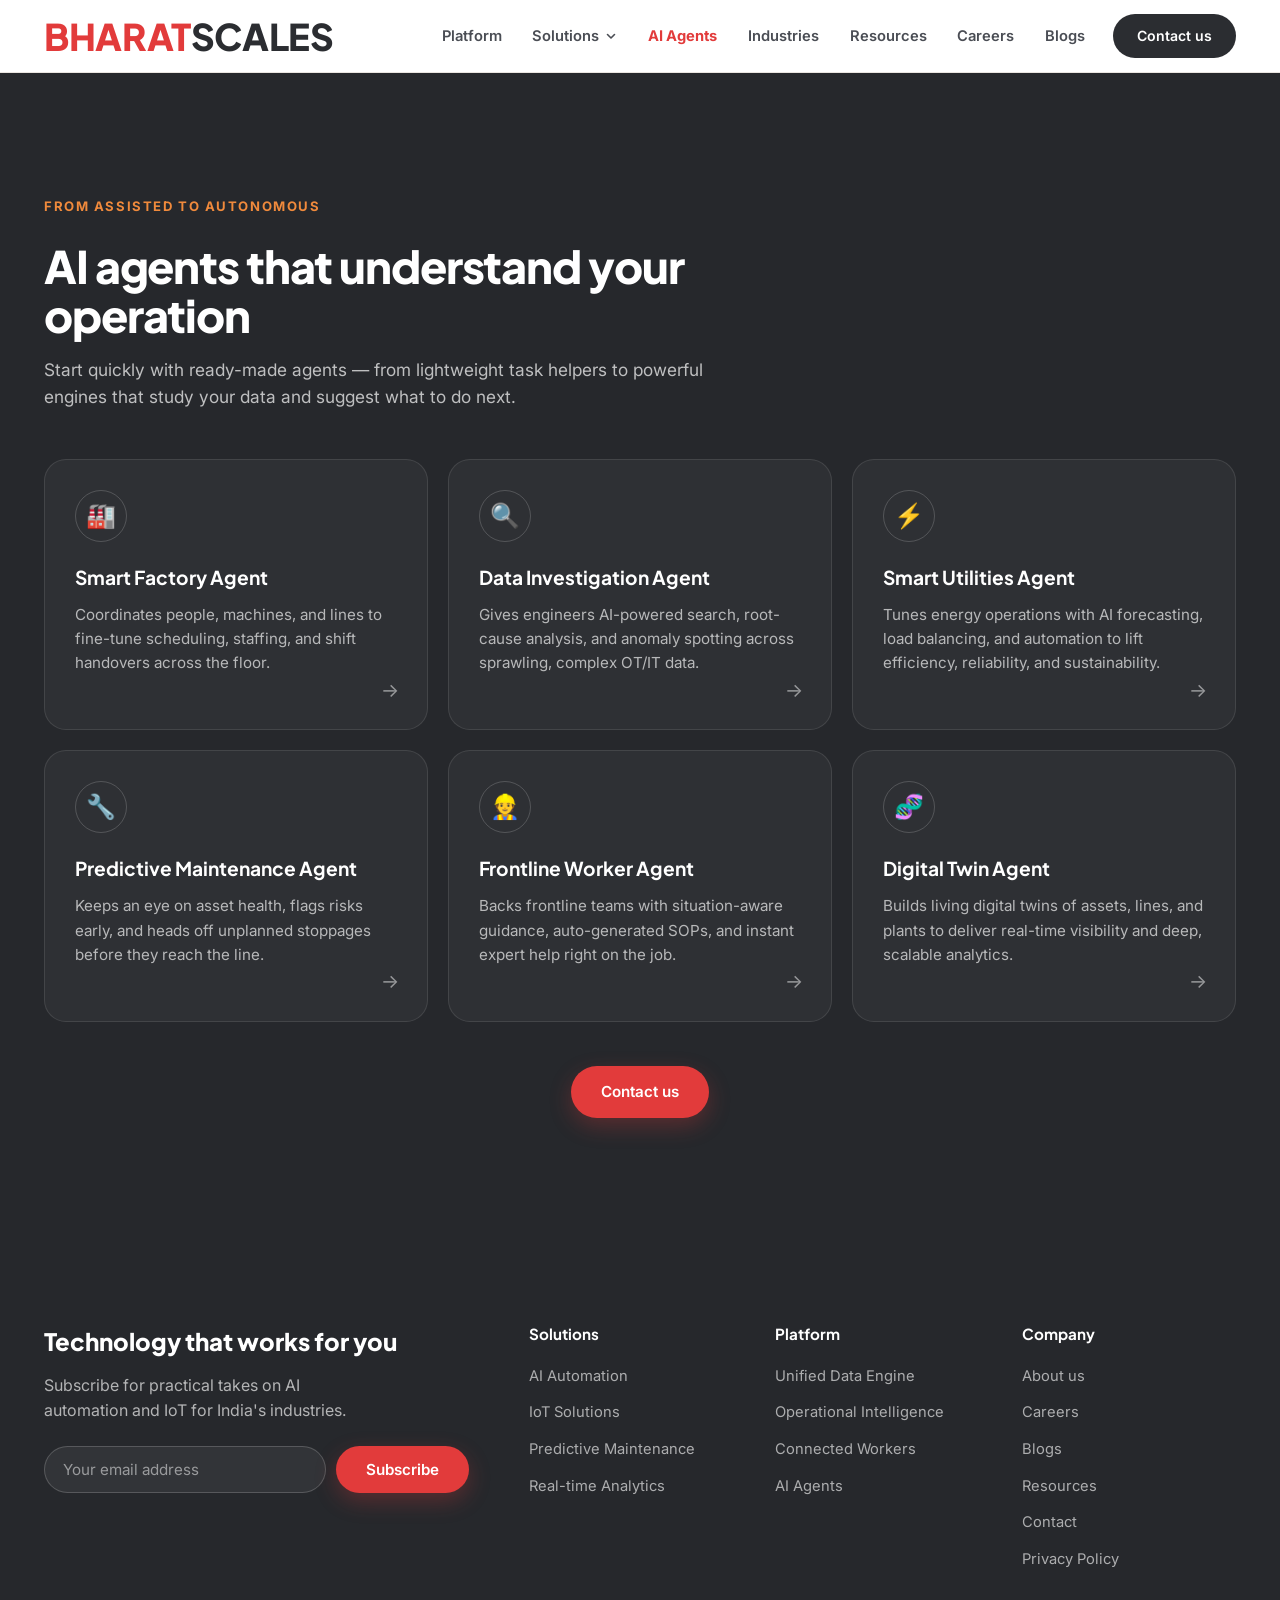
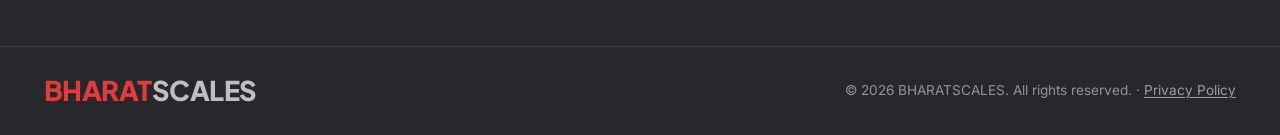
==== commit 9df8c6c4: "toolsss" ====
--- a/agents.html
+++ b/agents.html
@@ -28,7 +28,16 @@
       <div class="nav-menu" id="navMenu">
         <ul class="nav-links" id="navLinks">
           <li><a href="platform.html">Platform</a></li>
-          <li><a href="solutions.html">Solutions</a></li>
+          <li class="nav-dropdown">
+            <button type="button" class="nav-dropdown-toggle" aria-expanded="false" aria-haspopup="true">
+              Solutions
+              <svg class="nav-chevron" viewBox="0 0 12 12" aria-hidden="true"><path d="M2.5 4.5 6 8l3.5-3.5" fill="none" stroke="currentColor" stroke-width="1.6" stroke-linecap="round" stroke-linejoin="round"/></svg>
+            </button>
+            <ul class="nav-dropdown-menu">
+              <li><a href="solutions.html">Product or Services</a></li>
+              <li><a href="free-tools.html">Free Tool and Software</a></li>
+            </ul>
+          </li>
           <li><a href="agents.html" class="active">AI Agents</a></li>
           <li><a href="industries.html">Industries</a></li>
           <li><a href="resources.html">Resources</a></li>
--- a/styles.css
+++ b/styles.css
@@ -174,6 +174,83 @@
 }
 
 .nav-links a:hover { color: var(--color-primary); }
+
+.nav-dropdown {
+  position: relative;
+}
+
+.nav-dropdown-toggle {
+  display: inline-flex;
+  align-items: center;
+  gap: 6px;
+  padding: 0;
+  background: none;
+  border: none;
+  cursor: pointer;
+  font-family: inherit;
+  font-size: 0.92rem;
+  font-weight: 600;
+  color: var(--color-ink-soft);
+  white-space: nowrap;
+  transition: color var(--transition);
+}
+
+.nav-dropdown-toggle:hover,
+.nav-dropdown.open .nav-dropdown-toggle,
+.nav-dropdown.is-current .nav-dropdown-toggle {
+  color: var(--color-primary);
+}
+
+.nav-chevron {
+  width: 12px;
+  height: 12px;
+  flex-shrink: 0;
+  transition: transform 0.2s ease;
+}
+
+.nav-dropdown.open .nav-chevron {
+  transform: rotate(180deg);
+}
+
+.nav-dropdown-menu {
+  position: absolute;
+  top: calc(100% + 16px);
+  left: 50%;
+  z-index: 30;
+  min-width: 250px;
+  margin: 0;
+  padding: 8px;
+  list-style: none;
+  background: #fff;
+  border: 1px solid var(--color-line);
+  border-radius: 12px;
+  box-shadow: var(--shadow);
+  opacity: 0;
+  visibility: hidden;
+  pointer-events: none;
+  transform: translateX(-50%) translateY(6px);
+  transition: opacity 0.2s ease, transform 0.2s ease, visibility 0.2s ease;
+}
+
+.nav-dropdown.open .nav-dropdown-menu {
+  opacity: 1;
+  visibility: visible;
+  pointer-events: auto;
+  transform: translateX(-50%) translateY(0);
+}
+
+.nav-dropdown-menu a {
+  display: block;
+  padding: 10px 14px;
+  border-radius: 8px;
+  font-size: 0.9rem;
+}
+
+.nav-dropdown-menu a:hover,
+.nav-dropdown-menu a.active {
+  background: var(--color-bg-tint);
+  color: var(--color-primary);
+}
 
 .nav-enquiry-btn {
   display: inline-flex;
@@ -1342,6 +1419,18 @@
   line-height: 1.65;
 }
 
+.tools-grid {
+  display: grid;
+  grid-template-columns: repeat(auto-fit, minmax(320px, 380px));
+  gap: 22px;
+  justify-content: center;
+}
+
+.tool-card .link-arrow {
+  display: inline-block;
+  margin-top: 18px;
+}
+
 /* ---- Trust band ---- */
 .trust {
   padding: clamp(80px, 10vw, 130px) 0;
@@ -2517,6 +2606,45 @@
 
   .nav-links a { font-size: 1.05rem; }
 
+  .nav-dropdown { width: 100%; }
+
+  .nav-dropdown-toggle {
+    width: 100%;
+    justify-content: space-between;
+    font-size: 1.05rem;
+  }
+
+  .nav-dropdown-menu,
+  .nav-dropdown.open .nav-dropdown-menu {
+    position: static;
+    left: auto;
+    min-width: 0;
+    width: 100%;
+    margin-top: 8px;
+    padding: 0 0 0 8px;
+    border: none;
+    border-radius: 0;
+    box-shadow: none;
+    background: transparent;
+    transform: none;
+  }
+
+  .nav-dropdown-menu {
+    display: none;
+    opacity: 1;
+    visibility: visible;
+  }
+
+  .nav-dropdown.open .nav-dropdown-menu {
+    display: block;
+    pointer-events: auto;
+  }
+
+  .nav-dropdown-menu a {
+    font-size: 0.98rem;
+    padding: 8px 10px;
+  }
+
   .nav-enquiry-btn { width: 100%; }
 
   .tab-grid { grid-template-columns: 1fr; }
